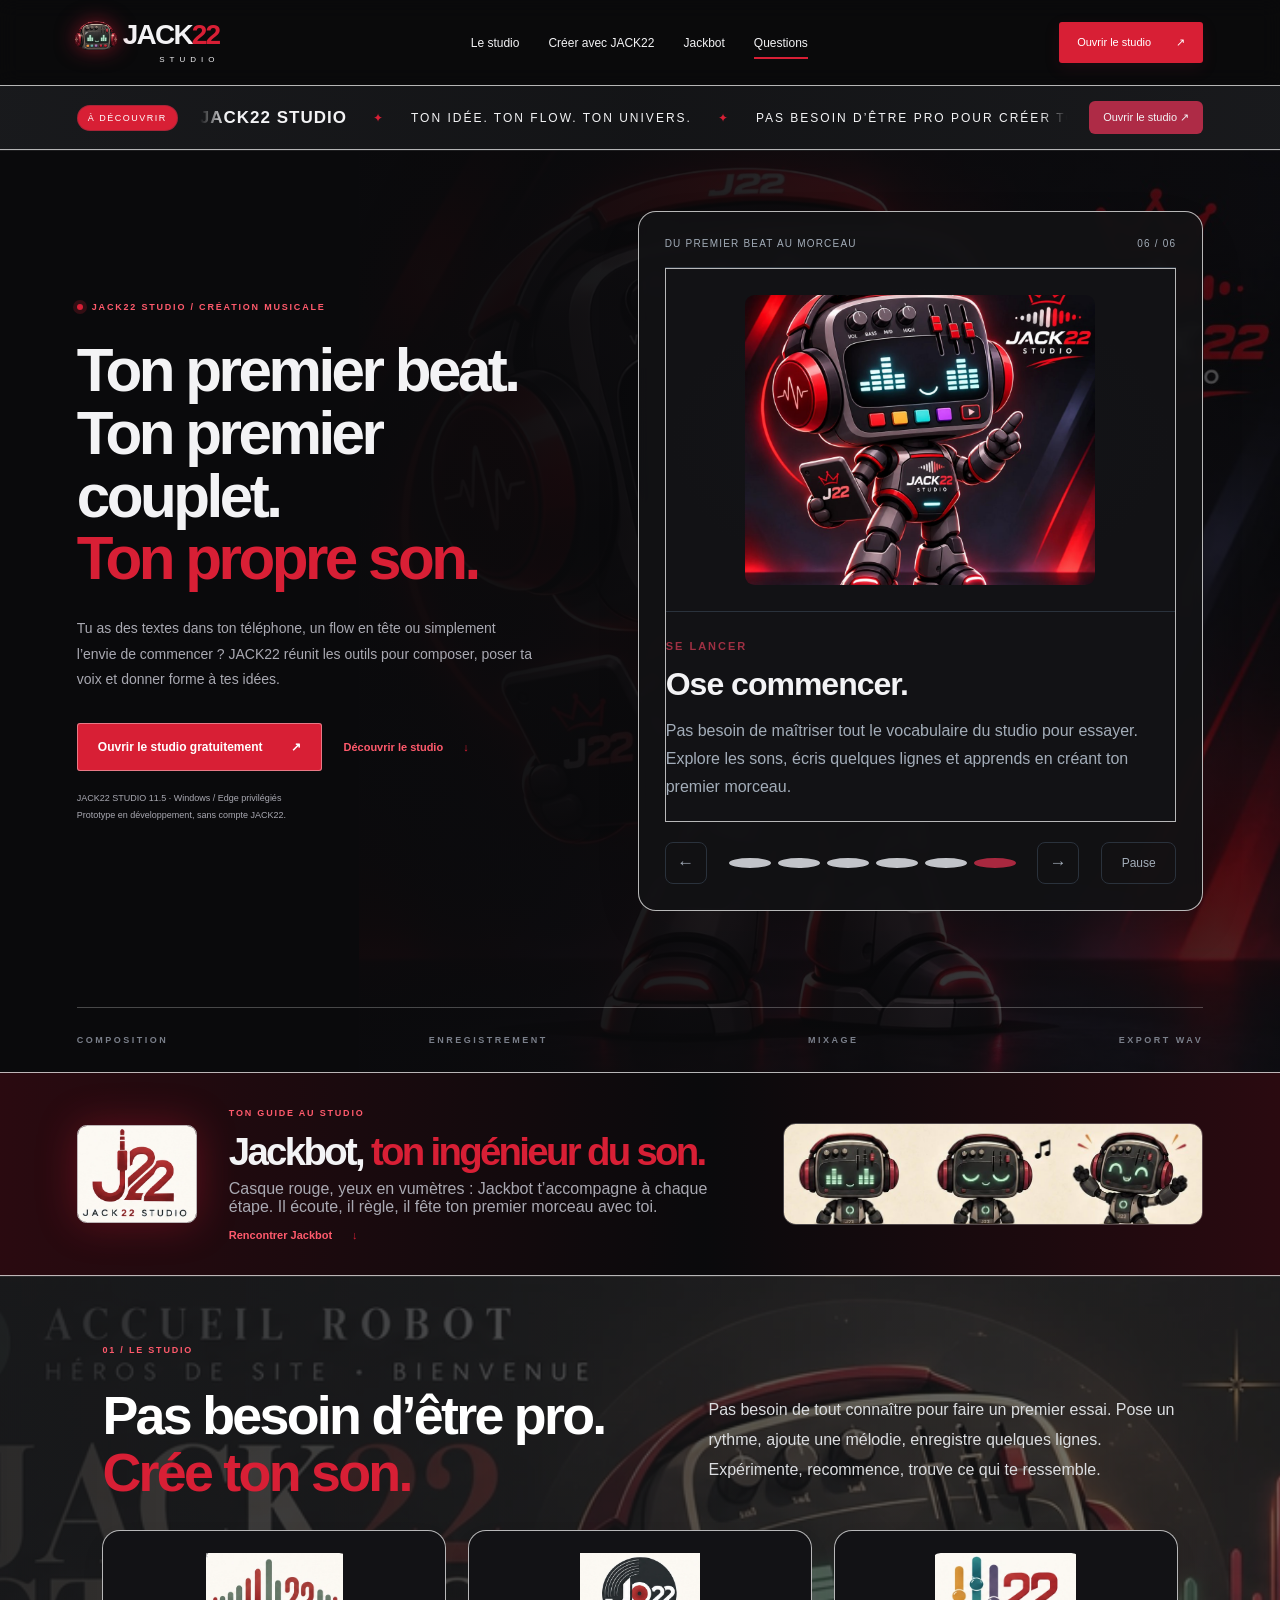
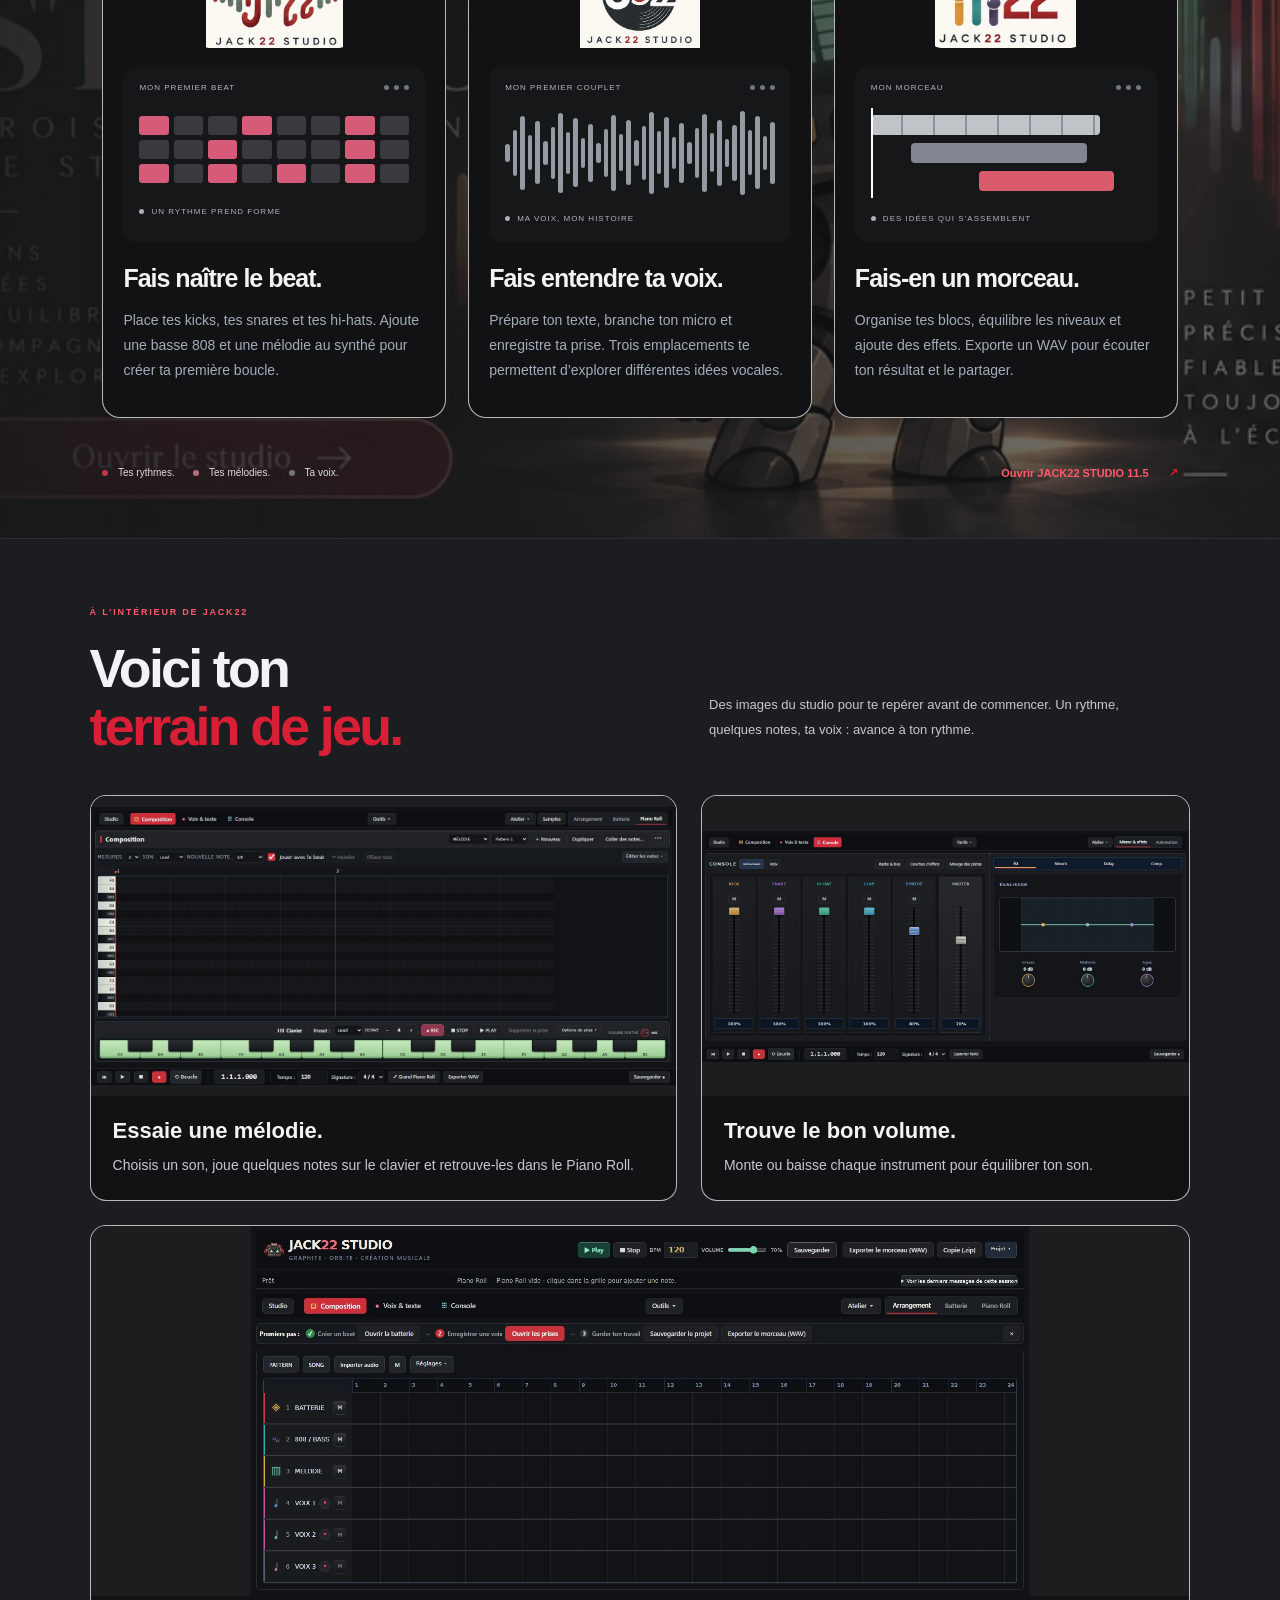
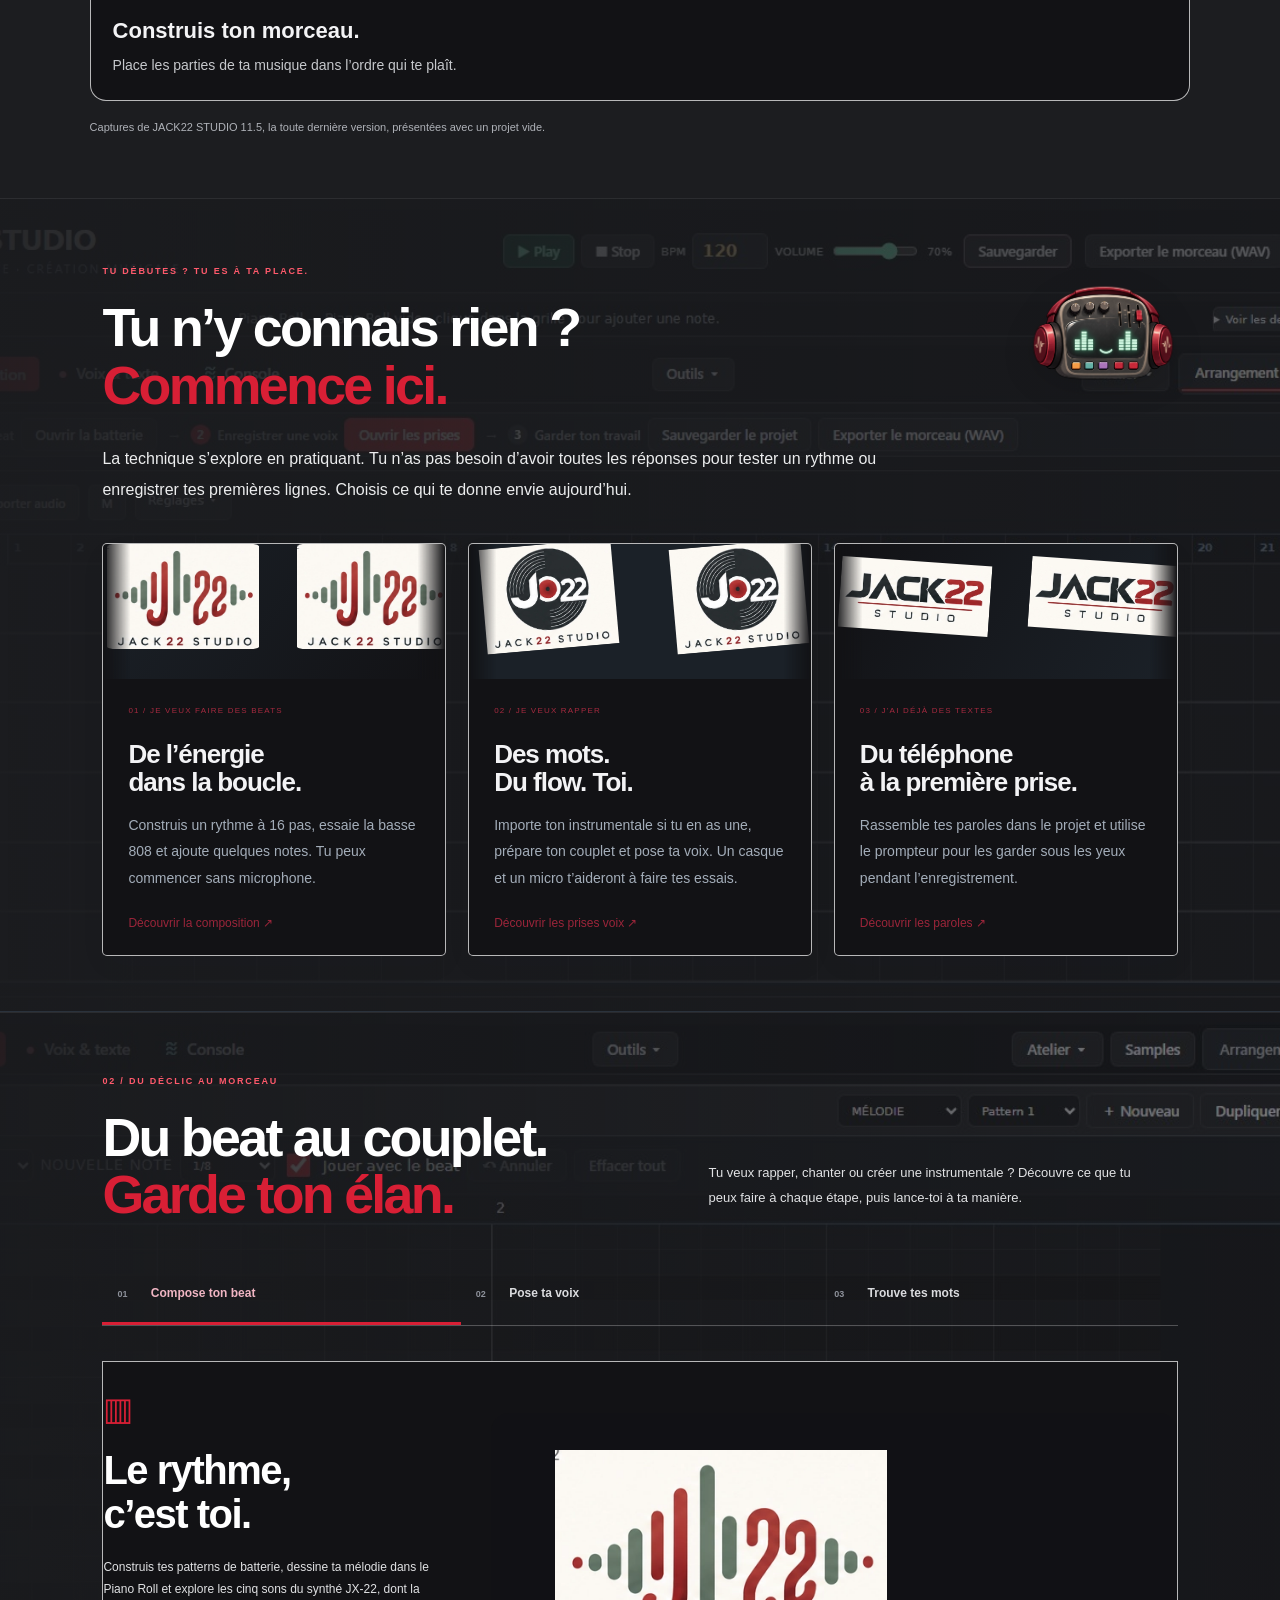
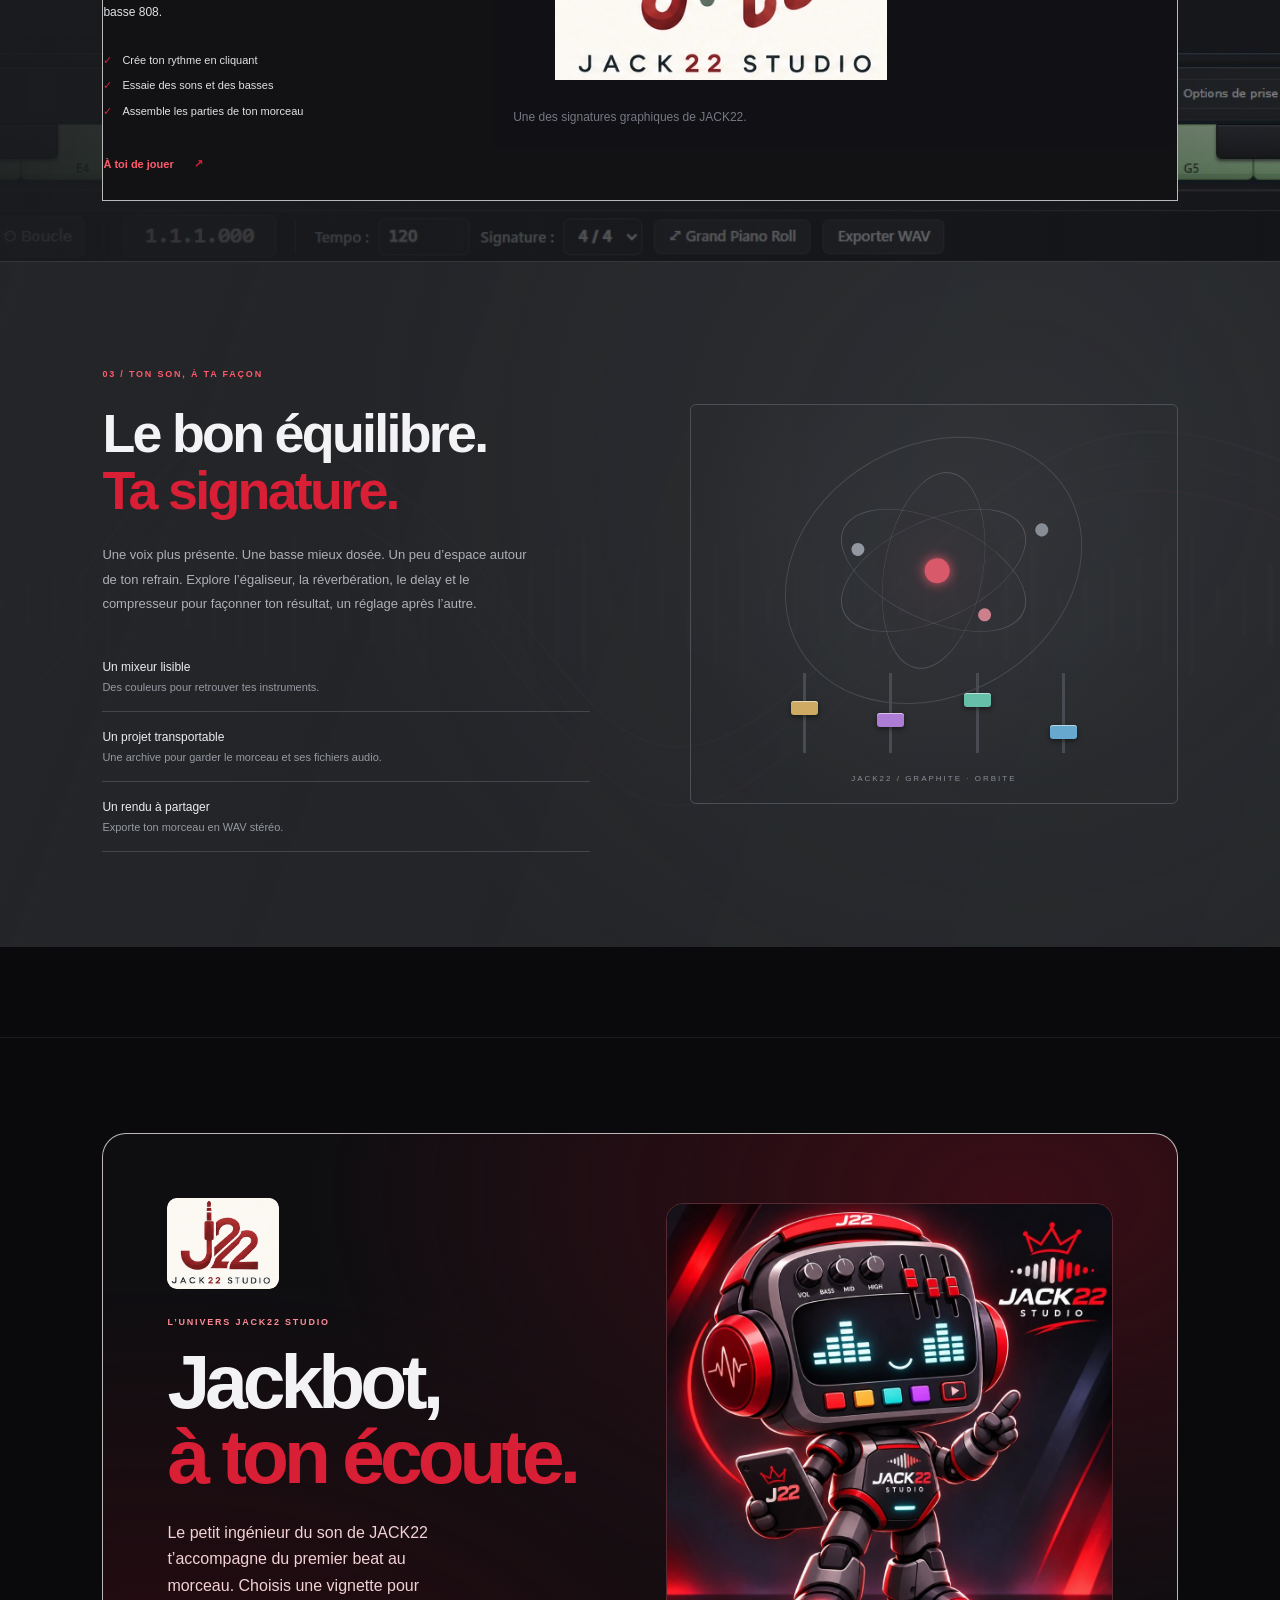
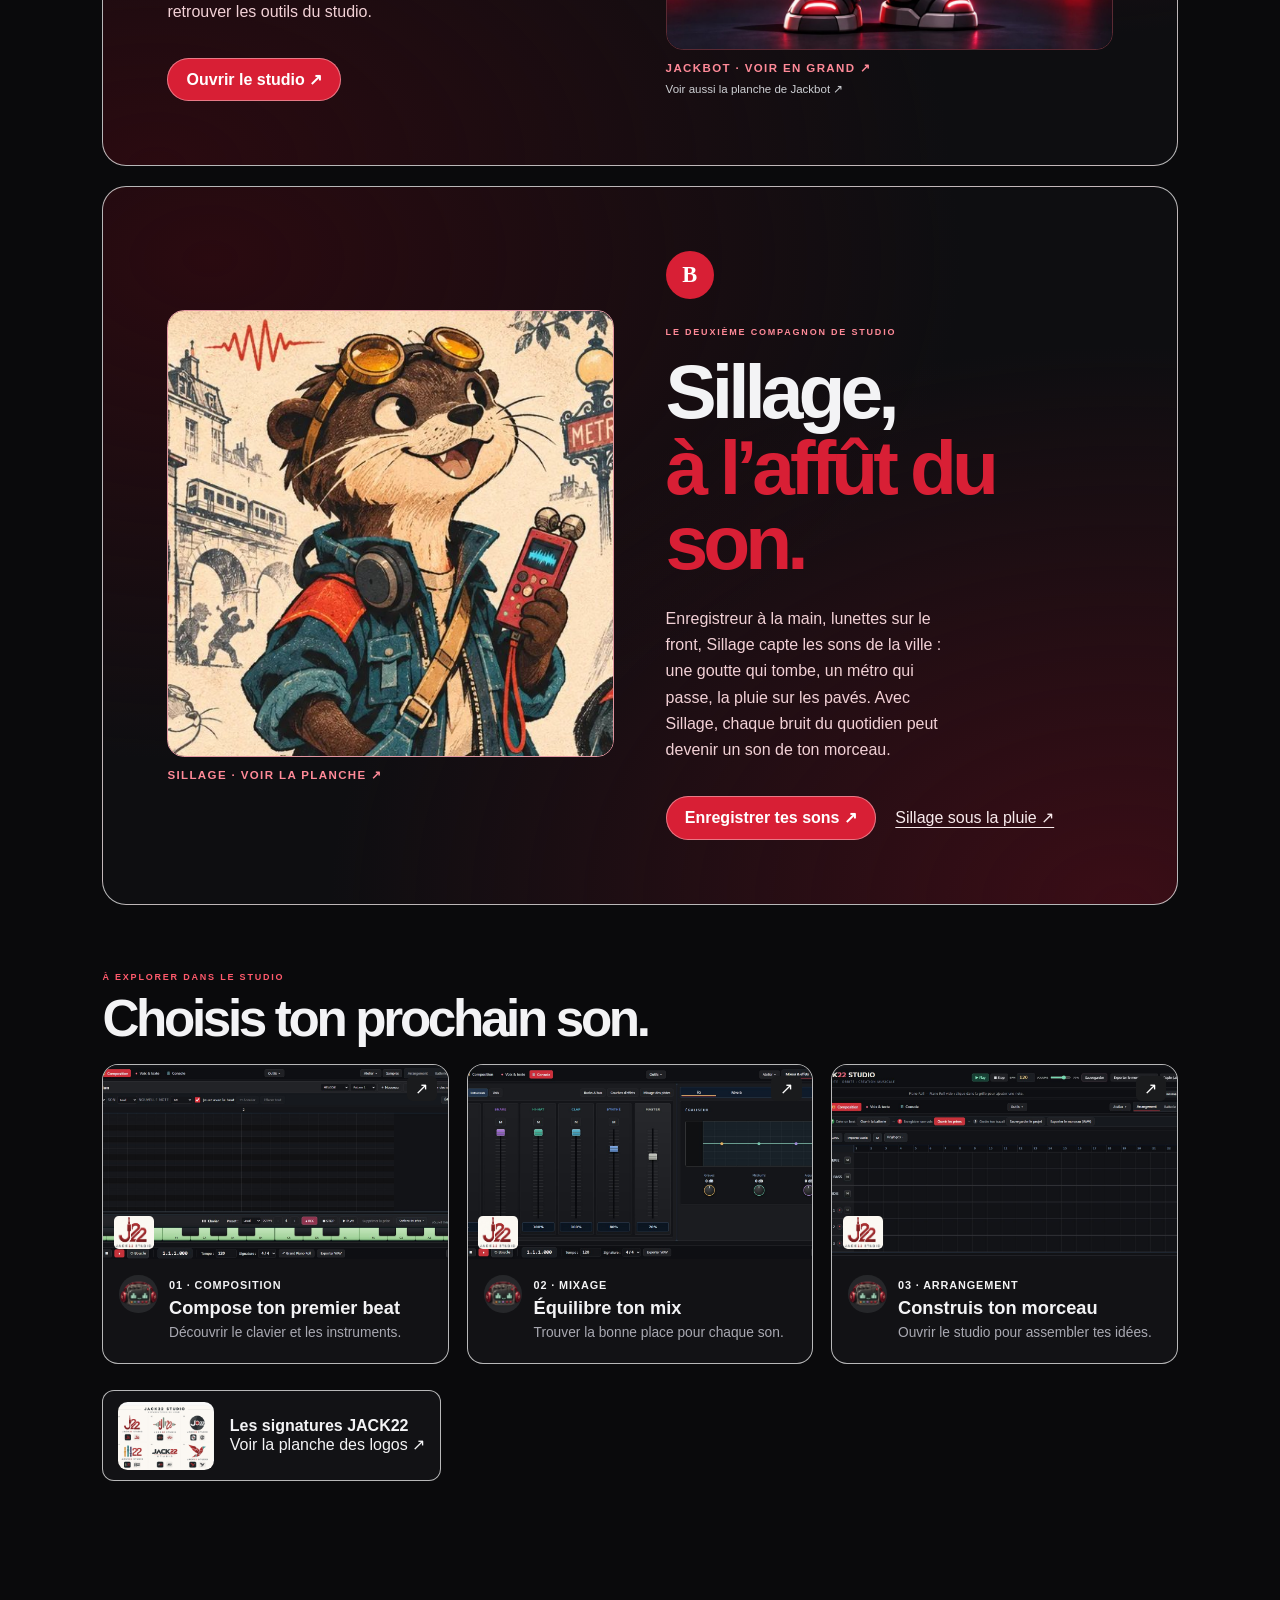
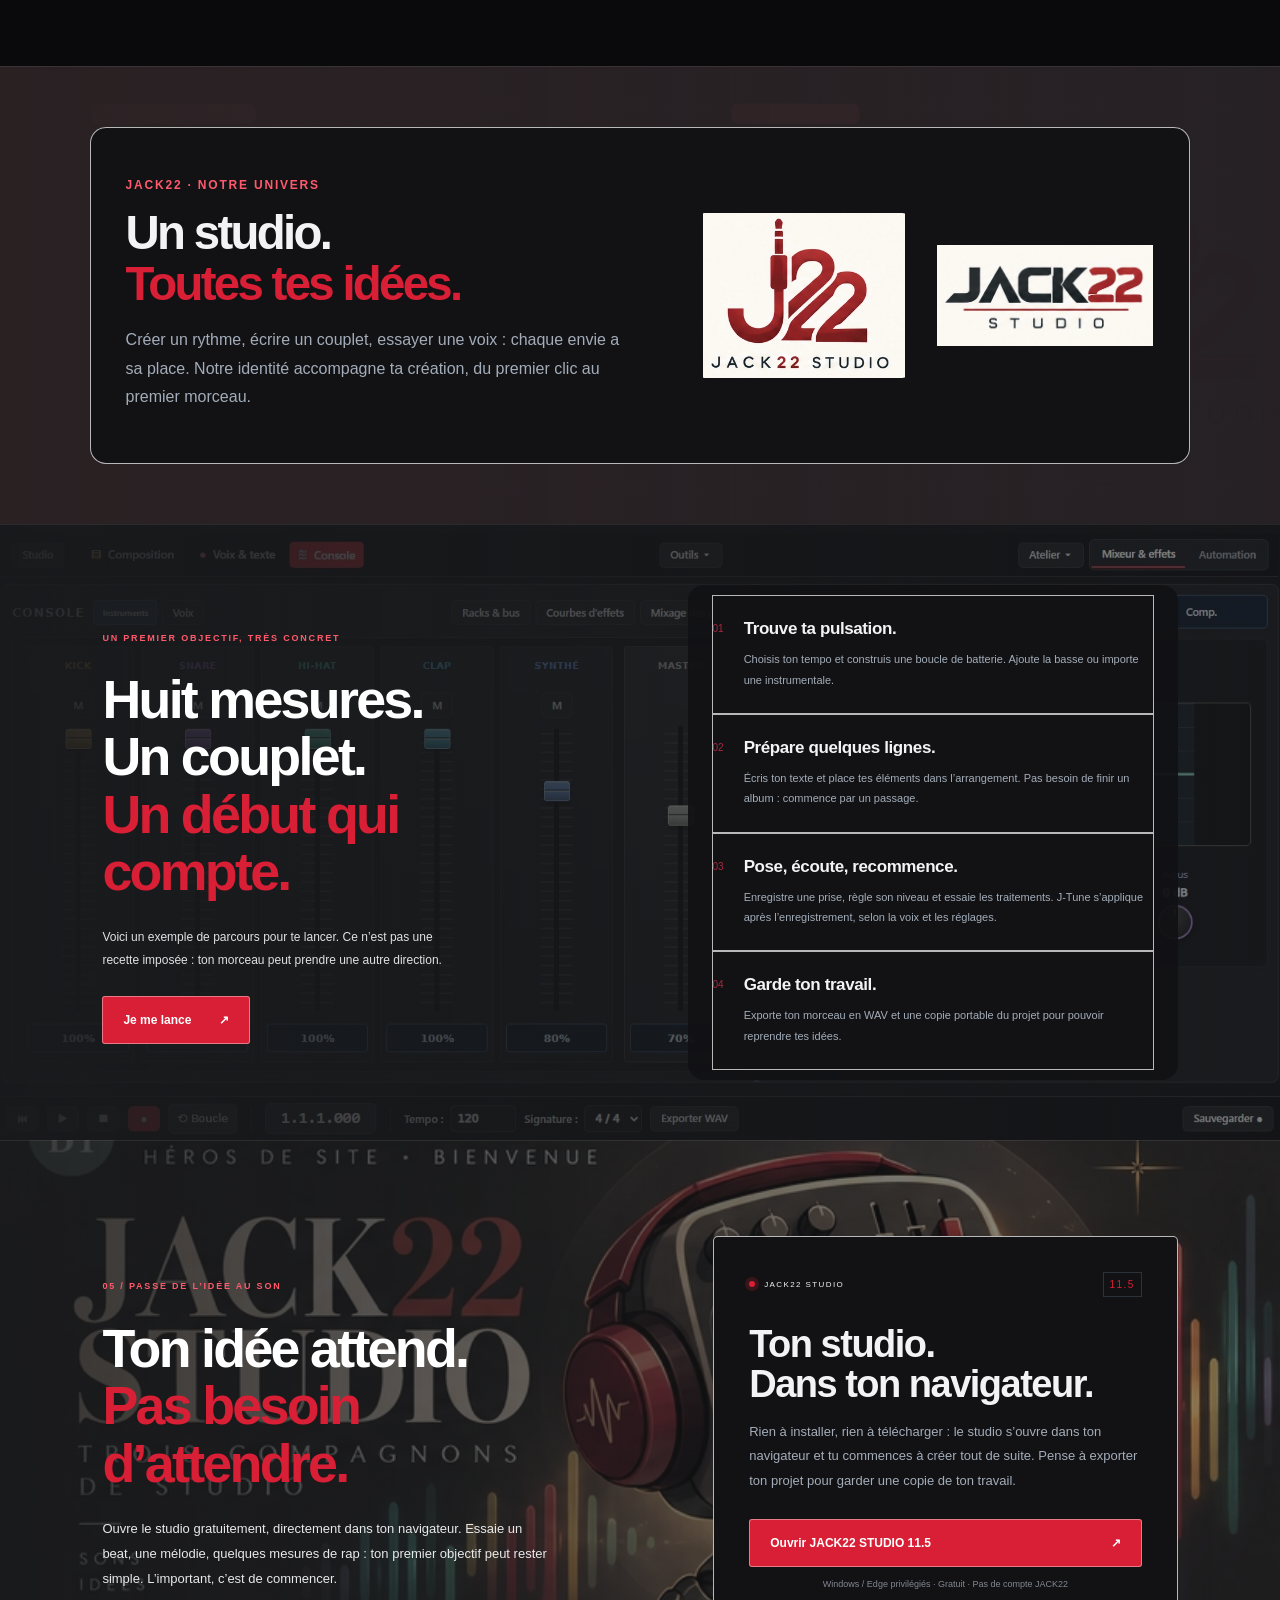
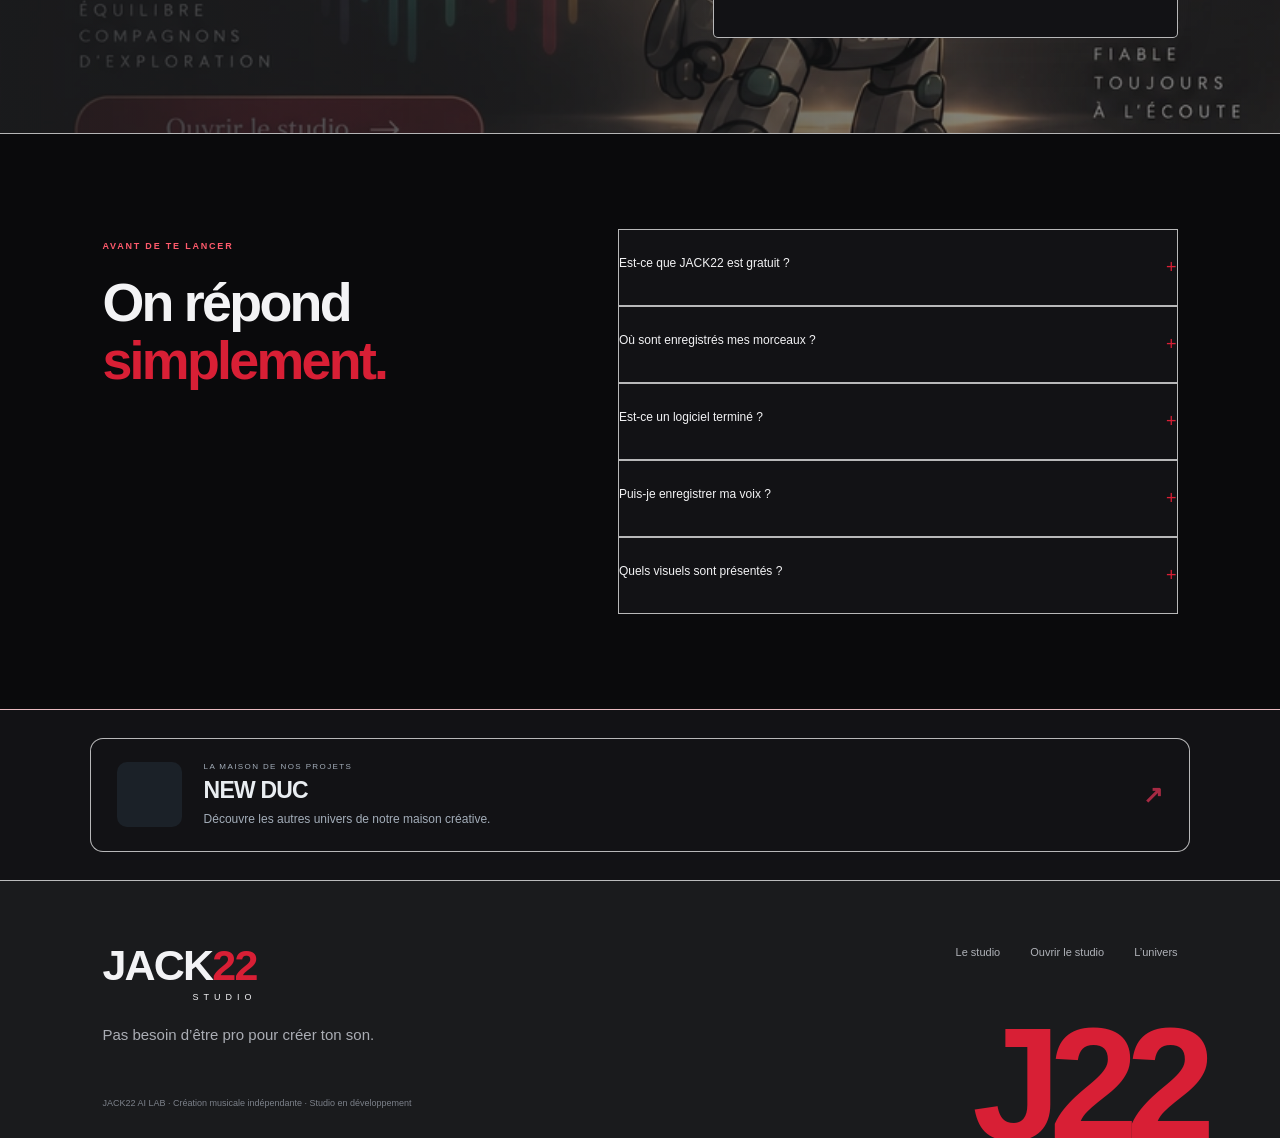
==== index.html @ 975aa3e9 "Jack World : premier envoi (corrections de l'audit, polices rétro par site)" ====
<!doctype html><html class="site-studio" lang="fr"><head><meta charset="utf-8"><meta name="viewport" content="width=device-width,initial-scale=1"><meta name="theme-color" content="#141615"><meta name="description" content="JACK22 STUDIO : compose tes beats, enregistre tes voix et donne forme à tes morceaux. Découvre un studio indépendant à l’univers sonore et visuel singulier."><title>JACK22 STUDIO — Ton idée. Ton son. Ton univers.</title><link rel="icon" href="favicon-32.png" sizes="32x32" type="image/png">
<link rel="icon" href="favicon.svg" type="image/svg+xml">
<link rel="apple-touch-icon" href="apple-touch-icon.png"><link rel="stylesheet" href="professional.css"><link rel="stylesheet" href="slideshow.css?v=7"><link rel="stylesheet" href="marketing.css?v=16"><meta name="robots" content="index,follow"><meta property="og:title" content="JACK22 STUDIO — Crée ton son gratuitement"><meta property="og:description" content="Pas besoin d’être pro pour créer ton son. Compose tes beats, écris tes textes et enregistre ta voix avec JACK22 STUDIO."><meta property="og:type" content="website"><meta property="og:image" content="assets/jackbot-banner.webp"><script type="application/ld+json">{"@context": "https://schema.org", "@type": "WebSite", "name": "JACK22 STUDIO", "alternateName": "Jack22 Studio", "inLanguage": "fr", "description": "Studio de création musicale gratuit pour composer des beats et enregistrer sa voix."}</script><link rel="stylesheet" href="jackbot-world.css?v=1"><link rel="stylesheet" href="jack22-noir-rouge.css"><style id="jw-logo-newduc">.newduc-monogram{flex:0 0 auto;width:65px;min-width:0!important;padding:5px!important;box-sizing:border-box;overflow:hidden}.newduc-monogram img{display:block;width:100%;height:auto}</style>
<link rel="stylesheet" href="../retro.css">
</head><body>
<a class="skip" href="#contenu">Aller au contenu</a>
<header class="top"><a href="#" class="wordmark" aria-label="JACK22 Studio, accueil"><img class="nav-jackbot" src="assets/jackbot.webp?v=7" alt="">JACK<span>22</span><small>STUDIO</small></a><nav aria-label="Navigation principale" id="navigation"><a href="#studio">Le studio</a><a href="#creation">Créer avec JACK22</a><a href="#jackbot">Jackbot</a><a href="#questions">Questions</a></nav><a class="nav-cta" href="studio/index.html" target="_blank" rel="noopener">Ouvrir le studio <span>↗</span></a><button class="menu-toggle" aria-label="Ouvrir la navigation" aria-expanded="false" aria-controls="navigation">☰</button></header>
<main id="contenu"><aside class="jack-promo" aria-label="Présentation promotionnelle JACK22"><span class="promo-tag">À DÉCOUVRIR</span><div class="promo-window"><div class="promo-track"><span><b>JACK22 STUDIO</b><i>✦</i> TON IDÉE. TON FLOW. TON UNIVERS.<i>✦</i> PAS BESOIN D’ÊTRE PRO POUR CRÉER TON SON.<i>✦</i></span><span><b>JACK22 STUDIO</b><i>✦</i> TON IDÉE. TON FLOW. TON UNIVERS.<i>✦</i> PAS BESOIN D’ÊTRE PRO POUR CRÉER TON SON.<i>✦</i></span></div></div><a href="studio/index.html" target="_blank" rel="noopener">Ouvrir le studio ↗</a></aside>
<section class="hero"><div class="hero-copy"><p class="eyebrow"><span class="live-dot"></span> JACK22 STUDIO / CRÉATION MUSICALE</p><h1>Ton premier beat.<br>Ton premier couplet.<br><em>Ton propre son.</em></h1><p class="intro">Tu as des textes dans ton téléphone, un flow en tête ou simplement l’envie de commencer ? JACK22 réunit les outils pour composer, poser ta voix et donner forme à tes idées.</p><div class="hero-actions"><a href="studio/index.html" class="btn red" target="_blank" rel="noopener">Ouvrir le studio gratuitement <span>↗</span></a><a href="#studio" class="text-link">Découvrir le studio <span>↓</span></a></div><p class="hero-note">JACK22 STUDIO 11.5 · Windows / Edge privilégiés<br>Prototype en développement, sans compte JACK22.</p></div><div class="hero-art brand-slideshow" role="region" aria-roledescription="diaporama" aria-label="Les signatures JACK22"><div class="slide-top"><span>DU PREMIER BEAT AU MORCEAU</span><span id="slide-count">01 / 06</span></div><div class="slide-stage" id="slide-stage" tabindex="0"><div class="slide-visual"><img id="slide-image" src="assets/logo-1.webp?v=7" alt="Monogramme rouge J22 de ta planche"></div><div class="slide-caption"><small id="slide-category">CRÉER</small><h2 id="slide-title">Commence par une idée.</h2><p id="slide-text">Une boucle, une basse, un flow : fais le premier pas avec JACK22.</p></div></div><div class="slide-controls"><button type="button" id="slide-prev" aria-label="Image précédente">←</button><div id="slide-dots" aria-label="Choisir une image"></div><button type="button" id="slide-next" aria-label="Image suivante">→</button><button type="button" id="slide-pause">Pause</button></div></div><div class="hero-footer"><span>COMPOSITION</span><span>ENREGISTREMENT</span><span>MIXAGE</span><span>EXPORT WAV</span></div></section>
<section class="jackbot-band" aria-labelledby="jackbot-band-title"><img class="jb-logo" src="assets/logo-1.webp" alt="Logo J22 de JACK22 STUDIO" width="355" height="290"><div class="jb-copy"><p class="eyebrow">TON GUIDE AU STUDIO</p><h2 id="jackbot-band-title">Jackbot, <em>ton ingénieur du son.</em></h2><p>Casque rouge, yeux en vumètres : Jackbot t’accompagne à chaque étape. Il écoute, il règle, il fête ton premier morceau avec toi.</p><a class="text-link" href="#jackbot">Rencontrer Jackbot <span>↓</span></a></div><img class="jb-moods" src="assets/jackbot-humeurs.jpg" alt="Jackbot dans trois humeurs : au repos, à l’écoute, en fête" loading="lazy" width="860" height="205"></section>
<section class="studio-section section" id="studio"><div class="section-heading"><p class="eyebrow">01 / LE STUDIO</p><h2>Pas besoin d’être pro.<br><em>Crée ton son.</em></h2><p>Pas besoin de tout connaître pour faire un premier essai. Pose un rythme, ajoute une mélodie, enregistre quelques lignes. Expérimente, recommence, trouve ce qui te ressemble.</p></div><div class="studio-pillars"><div class="studio-story"><div class="story-signature"><img src="assets/logo-2.webp?v=7" alt="Logo JACK22" loading="lazy"></div><div class="demo-ui" aria-hidden="true"><div class="demo-bar"><span>MON PREMIER BEAT</span><i></i><i></i><i></i></div><div class="demo-beats"><span style="--step:0;--row:0" class="hit"></span><span style="--step:1;--row:0" class=""></span><span style="--step:2;--row:0" class=""></span><span style="--step:3;--row:0" class="hit"></span><span style="--step:4;--row:0" class=""></span><span style="--step:5;--row:0" class=""></span><span style="--step:6;--row:0" class="hit"></span><span style="--step:7;--row:0" class=""></span><span style="--step:0;--row:1" class=""></span><span style="--step:1;--row:1" class=""></span><span style="--step:2;--row:1" class="hit"></span><span style="--step:3;--row:1" class=""></span><span style="--step:4;--row:1" class=""></span><span style="--step:5;--row:1" class=""></span><span style="--step:6;--row:1" class="hit"></span><span style="--step:7;--row:1" class=""></span><span style="--step:0;--row:2" class="hit"></span><span style="--step:1;--row:2" class=""></span><span style="--step:2;--row:2" class="hit"></span><span style="--step:3;--row:2" class=""></span><span style="--step:4;--row:2" class="hit"></span><span style="--step:5;--row:2" class=""></span><span style="--step:6;--row:2" class="hit"></span><span style="--step:7;--row:2" class=""></span></div><div class="demo-playing"><b></b> UN RYTHME PREND FORME</div></div><h3>Fais naître le beat.</h3><p>Place tes kicks, tes snares et tes hi-hats. Ajoute une basse 808 et une mélodie au synthé pour créer ta première boucle.</p></div><div class="studio-story"><div class="story-signature"><img src="assets/logo-3.webp?v=7" alt="Logo JACK22" loading="lazy"></div><div class="demo-ui" aria-hidden="true"><div class="demo-bar"><span>MON PREMIER COUPLET</span><i></i><i></i><i></i></div><div class="demo-wave"><i style="--h:20%;--delay:-0.0s"></i><i style="--h:51%;--delay:-0.09s"></i><i style="--h:82%;--delay:-0.18s"></i><i style="--h:39%;--delay:-0.27s"></i><i style="--h:70%;--delay:-0.36s"></i><i style="--h:27%;--delay:-0.44999999999999996s"></i><i style="--h:58%;--delay:-0.54s"></i><i style="--h:89%;--delay:-0.63s"></i><i style="--h:46%;--delay:-0.72s"></i><i style="--h:77%;--delay:-0.8099999999999999s"></i><i style="--h:34%;--delay:-0.8999999999999999s"></i><i style="--h:65%;--delay:-0.99s"></i><i style="--h:22%;--delay:-1.08s"></i><i style="--h:53%;--delay:-1.17s"></i><i style="--h:84%;--delay:-1.26s"></i><i style="--h:41%;--delay:-1.3499999999999999s"></i><i style="--h:72%;--delay:-1.44s"></i><i style="--h:29%;--delay:-1.53s"></i><i style="--h:60%;--delay:-1.6199999999999999s"></i><i style="--h:91%;--delay:-1.71s"></i><i style="--h:48%;--delay:-1.7999999999999998s"></i><i style="--h:79%;--delay:-1.89s"></i><i style="--h:36%;--delay:-1.98s"></i><i style="--h:67%;--delay:-2.07s"></i><i style="--h:24%;--delay:-2.16s"></i><i style="--h:55%;--delay:-2.25s"></i><i style="--h:86%;--delay:-2.34s"></i><i style="--h:43%;--delay:-2.4299999999999997s"></i><i style="--h:74%;--delay:-2.52s"></i><i style="--h:31%;--delay:-2.61s"></i><i style="--h:62%;--delay:-2.6999999999999997s"></i><i style="--h:93%;--delay:-2.79s"></i><i style="--h:50%;--delay:-2.88s"></i><i style="--h:81%;--delay:-2.9699999999999998s"></i><i style="--h:38%;--delay:-3.06s"></i><i style="--h:69%;--delay:-3.15s"></i></div><div class="demo-playing"><b></b> MA VOIX, MON HISTOIRE</div></div><h3>Fais entendre ta voix.</h3><p>Prépare ton texte, branche ton micro et enregistre ta prise. Trois emplacements te permettent d’explorer différentes idées vocales.</p></div><div class="studio-story"><div class="story-signature"><img src="assets/logo-4.webp?v=7" alt="Logo JACK22" loading="lazy"></div><div class="demo-ui" aria-hidden="true"><div class="demo-bar"><span>MON MORCEAU</span><i></i><i></i><i></i></div><div class="demo-arrange"><span></span><span></span><span></span><i></i></div><div class="demo-playing"><b></b> DES IDÉES QUI S’ASSEMBLENT</div></div><h3>Fais-en un morceau.</h3><p>Organise tes blocs, équilibre les niveaux et ajoute des effets. Exporte un WAV pour écouter ton résultat et le partager.</p></div></div><div class="studio-foot"><p><span class="swatch gold"></span> Tes rythmes. <span class="swatch violet"></span> Tes mélodies. <span class="swatch mint"></span> Ta voix.</p><a href="studio/index.html" class="text-link">Ouvrir JACK22 STUDIO 11.5 <span>↗</span></a></div></section>
<section class="real-studio section" id="voir-studio"><div class="section-heading"><p class="eyebrow">À L’INTÉRIEUR DE JACK22</p><h2>Voici ton<br><em>terrain de jeu.</em></h2><p>Des images du studio pour te repérer avant de commencer. Un rythme, quelques notes, ta voix : avance à ton rythme.</p></div><div class="real-studio-grid"><figure><img src="assets/studio-115-piano-roll.jpg" alt="Le Piano Roll de JACK22 STUDIO 11.5 avec sa grille de notes et son clavier vert" loading="lazy"><figcaption><b>Essaie une mélodie.</b><span>Choisis un son, joue quelques notes sur le clavier et retrouve-les dans le Piano Roll.</span></figcaption></figure><figure><img src="assets/studio-115-console.jpg" alt="La console de mixage de JACK22 STUDIO 11.5 avec ses curseurs colorés et son égaliseur" loading="lazy"><figcaption><b>Trouve le bon volume.</b><span>Monte ou baisse chaque instrument pour équilibrer ton son.</span></figcaption></figure><figure class="real-wide"><img src="assets/studio-115-arrangement.jpg" alt="L’arrangement de JACK22 STUDIO 11.5 : batterie, 808, mélodie et trois pistes voix" loading="lazy"><figcaption><b>Construis ton morceau.</b><span>Place les parties de ta musique dans l’ordre qui te plaît.</span></figcaption></figure></div><p class="real-note">Captures de JACK22 STUDIO 11.5, la toute dernière version, présentées avec un projet vide.</p></section><section class="beginner-section section" id="debuter"><div class="beginner-heading"><div><p class="eyebrow">TU DÉBUTES ? TU ES À TA PLACE.</p><h2>Tu n’y connais rien ?<br><em>Commence ici.</em></h2></div><img src="assets/jackbot.webp?v=7" alt="Jackbot, le compagnon de studio JACK22" loading="lazy"></div><p class="beginner-intro">La technique s’explore en pratiquant. Tu n’as pas besoin d’avoir toutes les réponses pour tester un rythme ou enregistrer tes premières lignes. Choisis ce qui te donne envie aujourd’hui.</p><div class="beginner-paths"><a href="#creation" data-start="composer"><div class="path-panorama" aria-hidden="true"><div class="path-panorama-track"><img class="path-brand" src="assets/logo-2.webp?v=7" alt="" loading="lazy"><img class="path-brand" src="assets/logo-2.webp?v=7" alt="" loading="lazy"><img class="path-brand" src="assets/logo-2.webp?v=7" alt="" loading="lazy"><img class="path-brand" src="assets/logo-2.webp?v=7" alt="" loading="lazy"></div></div><span>01 / JE VEUX FAIRE DES BEATS</span><h3>De l’énergie<br>dans la boucle.</h3><p>Construis un rythme à 16 pas, essaie la basse 808 et ajoute quelques notes. Tu peux commencer sans microphone.</p><b>Découvrir la composition ↗</b></a><a href="#creation" data-start="voix"><div class="path-panorama" aria-hidden="true"><div class="path-panorama-track"><img class="path-brand" src="assets/logo-3.webp?v=7" alt="" loading="lazy"><img class="path-brand" src="assets/logo-3.webp?v=7" alt="" loading="lazy"><img class="path-brand" src="assets/logo-3.webp?v=7" alt="" loading="lazy"><img class="path-brand" src="assets/logo-3.webp?v=7" alt="" loading="lazy"></div></div><span>02 / JE VEUX RAPPER</span><h3>Des mots.<br>Du flow. Toi.</h3><p>Importe ton instrumentale si tu en as une, prépare ton couplet et pose ta voix. Un casque et un micro t’aideront à faire tes essais.</p><b>Découvrir les prises voix ↗</b></a><a href="#creation" data-start="paroles"><div class="path-panorama" aria-hidden="true"><div class="path-panorama-track"><img class="path-brand" src="assets/logo-5.webp?v=7" alt="" loading="lazy"><img class="path-brand" src="assets/logo-5.webp?v=7" alt="" loading="lazy"><img class="path-brand" src="assets/logo-5.webp?v=7" alt="" loading="lazy"><img class="path-brand" src="assets/logo-5.webp?v=7" alt="" loading="lazy"></div></div><span>03 / J’AI DÉJÀ DES TEXTES</span><h3>Du téléphone<br>à la première prise.</h3><p>Rassemble tes paroles dans le projet et utilise le prompteur pour les garder sous les yeux pendant l’enregistrement.</p><b>Découvrir les paroles ↗</b></a></div></section><section class="creation section" id="creation"><div class="section-heading"><p class="eyebrow">02 / DU DÉCLIC AU MORCEAU</p><h2>Du beat au couplet.<br><em>Garde ton élan.</em></h2><p>Tu veux rapper, chanter ou créer une instrumentale ? Découvre ce que tu peux faire à chaque étape, puis lance-toi à ta manière.</p></div><div class="tabs" role="tablist" aria-label="Découvrir les espaces de création"><button id="tab-composer" role="tab" aria-selected="true" aria-controls="creation-panel" data-feature="composer"><span>01</span> Compose ton beat</button><button id="tab-voix" role="tab" aria-selected="false" aria-controls="creation-panel" data-feature="voix" tabindex="-1"><span>02</span> Pose ta voix</button><button id="tab-paroles" role="tab" aria-selected="false" aria-controls="creation-panel" data-feature="paroles" tabindex="-1"><span>03</span> Trouve tes mots</button></div><div class="feature-panel" id="creation-panel" role="tabpanel" aria-labelledby="tab-composer"><div class="feature-text"><span class="feature-icon" id="feature-icon" aria-hidden="true">▥</span><h3 id="feature-title">Le rythme,<br>c’est toi.</h3><p id="feature-description">Construis tes patterns de batterie, dessine ta mélodie dans le Piano Roll et explore les cinq sons du synthé JX-22, dont la basse 808.</p><ul id="feature-list"><li>Crée ton rythme en cliquant</li><li>Essaie des sons et des basses</li><li>Assemble les parties de ton morceau</li></ul><a href="#telecharger" class="text-link">À toi de jouer <span>↗</span></a></div><figure><img id="feature-image" src="assets/logo-2.webp?v=7" alt="Logo JACK22 à onde sonore de ta planche" loading="lazy"><figcaption id="feature-caption">Une des signatures graphiques de JACK22.</figcaption></figure></div></section>
<section class="mix-section section" id="mixage"><div class="mix-copy"><p class="eyebrow">03 / TON SON, À TA FAÇON</p><h2>Le bon équilibre.<br><em>Ta signature.</em></h2><p>Une voix plus présente. Une basse mieux dosée. Un peu d’espace autour de ton refrain. Explore l’égaliseur, la réverbération, le delay et le compresseur pour façonner ton résultat, un réglage après l’autre.</p><div class="mix-details"><div><strong>Un mixeur lisible</strong><span>Des couleurs pour retrouver tes instruments.</span></div><div><strong>Un projet transportable</strong><span>Une archive pour garder le morceau et ses fichiers audio.</span></div><div><strong>Un rendu à partager</strong><span>Exporte ton morceau en WAV stéréo.</span></div></div></div><div class="mix-art"><div class="orbit-graphic" aria-hidden="true"><div class="ring r1"></div><div class="ring r2"></div><div class="ring r3"></div><span class="planet p1"></span><span class="planet p2"></span><span class="planet p3"></span><span class="sun"></span></div><div class="mix-sliders" aria-hidden="true"><span style="--c:#cfaa63;--y:35%"></span><span style="--c:#ad7dd5;--y:50%"></span><span style="--c:#65bfa9;--y:25%"></span><span style="--c:#67a8cf;--y:65%"></span></div><span class="mix-label">JACK22 / GRAPHITE · ORBITE</span></div></section>

<section class="j22-world section" id="jackbot" aria-labelledby="jackbot-title">
  <div class="j22-world-stage">
    <div class="j22-world-copy">
      <span class="j22-world-mark"><img src="assets/logo-1.webp" alt="Monogramme JACK22 STUDIO"></span>
      <p class="eyebrow">L’UNIVERS JACK22 STUDIO</p>
      <h2 id="jackbot-title">Jackbot,<br><em>à ton écoute.</em></h2>
      <p>Le petit ingénieur du son de JACK22 t’accompagne du premier beat au morceau. Choisis une vignette pour retrouver les outils du studio.</p>
      <a class="j22-world-link" href="studio/index.html">Ouvrir le studio ↗</a>
    </div>
    <figure class="j22-world-portrait">
      <a href="assets/jackbot-3d.jpg"><span class="j22-world-crop jackbot-3d"><img src="assets/jackbot-3d.jpg" alt="Jackbot en 3D : robot au casque rouge, yeux en vumètres, le logo JACK22 STUDIO sur le torse, un téléphone J22 à la main, qui pointe du doigt" loading="lazy" width="1000" height="1000"></span><span class="j22-world-caption">JACKBOT · VOIR EN GRAND ↗</span></a><a class="jackbot-planche-link" href="assets/jackbot-planche.png">Voir aussi la planche de Jackbot ↗</a>
    </figure>
  </div>
  <div class="j22-world-stage sillage-stage" id="sillage" aria-labelledby="sillage-title">
    <figure class="j22-world-portrait">
      <a href="assets/sillage-planche.jpg"><span class="sillage-crop"><img src="assets/sillage-portrait.jpg" alt="Sillage, une loutre en veste en jean, lunettes d’aviateur sur le front, un enregistreur rouge à la main" loading="lazy" width="600" height="600"></span><span class="j22-world-caption">SILLAGE · VOIR LA PLANCHE ↗</span></a>
    </figure>
    <div class="j22-world-copy">
      <span class="sillage-badge" aria-hidden="true">B</span>
      <p class="eyebrow">LE DEUXIÈME COMPAGNON DE STUDIO</p>
      <h2 id="sillage-title">Sillage,<br><em>à l’affût du son.</em></h2>
      <p>Enregistreur à la main, lunettes sur le front, Sillage capte les sons de la ville : une goutte qui tombe, un métro qui passe, la pluie sur les pavés. Avec Sillage, chaque bruit du quotidien peut devenir un son de ton morceau.</p>
      <div class="sillage-links"><a class="j22-world-link" href="#creation">Enregistrer tes sons ↗</a><a class="sillage-more" href="assets/sillage-scene.jpg">Sillage sous la pluie ↗</a></div>
    </div>
  </div>
  <div class="j22-video-heading"><p class="eyebrow">À EXPLORER DANS LE STUDIO</p><h2>Choisis ton prochain son.</h2></div>
  <div class="j22-video-grid">
  <a class="j22-video-card" href="#voir-studio">
    <div class="j22-video-image"><img src="assets/studio-115-piano-roll.jpg" alt="" loading="lazy"><span class="j22-video-arrow" aria-hidden="true">↗</span><img class="j22-video-sign" src="assets/logo-1.webp" alt="" loading="lazy"></div>
    <div class="j22-video-copy"><img src="assets/jackbot.webp" alt="" loading="lazy"><div><small>01 · COMPOSITION</small><h3>Compose ton premier beat</h3><p>Découvrir le clavier et les instruments.</p></div></div>
  </a>
  <a class="j22-video-card" href="#mixage">
    <div class="j22-video-image"><img src="assets/studio-115-console.jpg" alt="" loading="lazy"><span class="j22-video-arrow" aria-hidden="true">↗</span><img class="j22-video-sign" src="assets/logo-1.webp" alt="" loading="lazy"></div>
    <div class="j22-video-copy"><img src="assets/jackbot.webp" alt="" loading="lazy"><div><small>02 · MIXAGE</small><h3>Équilibre ton mix</h3><p>Trouver la bonne place pour chaque son.</p></div></div>
  </a>
  <a class="j22-video-card" href="studio/index.html">
    <div class="j22-video-image"><img src="assets/studio-115-arrangement.jpg" alt="" loading="lazy"><span class="j22-video-arrow" aria-hidden="true">↗</span><img class="j22-video-sign" src="assets/logo-1.webp" alt="" loading="lazy"></div>
    <div class="j22-video-copy"><img src="assets/jackbot.webp" alt="" loading="lazy"><div><small>03 · ARRANGEMENT</small><h3>Construis ton morceau</h3><p>Ouvrir le studio pour assembler tes idées.</p></div></div>
  </a></div>
  <a class="j22-logo-sheet" href="assets/jack22-planche-logos.png"><img src="assets/jack22-planche-logos.png" alt="" loading="lazy"><span><strong>Les signatures JACK22</strong><br>Voir la planche des logos ↗</span></a>
</section>
<section class="universe section" id="univers"><div class="identity-strip"><div><p class="eyebrow">JACK22 · NOTRE UNIVERS</p><h2>Un studio.<br><em>Toutes tes idées.</em></h2><p>Créer un rythme, écrire un couplet, essayer une voix : chaque envie a sa place. Notre identité accompagne ta création, du premier clic au premier morceau.</p></div><div class="identity-signatures"><img src="assets/logo-1.webp?v=7" alt="Signature JACK22 1" loading="lazy"><img src="assets/logo-5.webp?v=7" alt="Signature JACK22 5" loading="lazy"></div></div></section>
<section class="first-track section"><div><p class="eyebrow">UN PREMIER OBJECTIF, TRÈS CONCRET</p><h2>Huit mesures.<br>Un couplet.<br><em>Un début qui compte.</em></h2><p>Voici un exemple de parcours pour te lancer. Ce n’est pas une recette imposée : ton morceau peut prendre une autre direction.</p><a class="btn red" href="#telecharger">Je me lance <span>↗</span></a></div><ol><li><span>01</span><div><h3>Trouve ta pulsation.</h3><p>Choisis ton tempo et construis une boucle de batterie. Ajoute la basse ou importe une instrumentale.</p></div></li><li><span>02</span><div><h3>Prépare quelques lignes.</h3><p>Écris ton texte et place tes éléments dans l’arrangement. Pas besoin de finir un album : commence par un passage.</p></div></li><li><span>03</span><div><h3>Pose, écoute, recommence.</h3><p>Enregistre une prise, règle son niveau et essaie les traitements. J-Tune s’applique après l’enregistrement, selon la voix et les réglages.</p></div></li><li><span>04</span><div><h3>Garde ton travail.</h3><p>Exporte ton morceau en WAV et une copie portable du projet pour pouvoir reprendre tes idées.</p></div></li></ol></section><section class="download-section section" id="telecharger"><div><p class="eyebrow">05 / PASSE DE L’IDÉE AU SON</p><h2>Ton idée attend.<br><em>Pas besoin d’attendre.</em></h2><p>Ouvre le studio gratuitement, directement dans ton navigateur. Essaie un beat, une mélodie, quelques mesures de rap : ton premier objectif peut rester simple. L’important, c’est de commencer.</p></div><div class="download-box"><div class="release-label"><span class="live-dot"></span> JACK22 STUDIO <span>11.5</span></div><h3>Ton studio.<br>Dans ton navigateur.</h3><p>Rien à installer, rien à télécharger : le studio s’ouvre dans ton navigateur et tu commences à créer tout de suite. Pense à exporter ton projet pour garder une copie de ton travail.</p><a class="btn red full" href="studio/index.html" target="_blank" rel="noopener">Ouvrir JACK22 STUDIO 11.5 <span>↗</span></a><p class="download-small">Windows / Edge privilégiés · Gratuit · Pas de compte JACK22</p></div></section>
<section class="faq section" id="questions"><div><p class="eyebrow">AVANT DE TE LANCER</p><h2>On répond<br><em>simplement.</em></h2></div><div class="faq-list"><details><summary>Est-ce que JACK22 est gratuit ? <span>+</span></summary><p>Oui, les versions proposées ici sont gratuites. Le projet explore à terme des packs de sons et de presets payants ; aucune boutique ni offre payante n’est ouverte sur cette page.</p></details><details><summary>Où sont enregistrés mes morceaux ? <span>+</span></summary><p>La sauvegarde du studio utilise le stockage de ton navigateur. Elle peut disparaître si tu effaces ses données. Utilise « Exporter projet » pour conserver une archive sur ton ordinateur, et garde tes fichiers audio d’origine.</p></details><details><summary>Est-ce un logiciel terminé ? <span>+</span></summary><p>JACK22 est un prototype fonctionnel en développement. Certaines fonctions ont été testées automatiquement dans Chromium. Cela ne remplace pas des essais d’écoute, de micro et de stabilité sur ton ordinateur.</p></details><details><summary>Puis-je enregistrer ma voix ? <span>+</span></summary><p>Le studio prévoit trois prises voix, avec autorisation du microphone. Un casque est conseillé pour éviter que le micro réenregistre le beat. La latence dépend de ton matériel ; un outil de mesure est présent dans le studio.</p></details><details><summary>Quels visuels sont présentés ? <span>+</span></summary><p>Nos logos et Jackbot accompagnent la présentation des possibilités de JACK22. Ils font partie de notre identité ; les illustrations de marque ne sont pas des captures du logiciel.</p></details></div></section>
<aside class="newduc-link" aria-label="Découvrir NEW DUC"><a href="../newduc/" target="_blank" rel="noopener"><span class="newduc-monogram" aria-hidden="true"><img src="../newduc/assets/nd/nd-sillage.png" alt=""></span><span><small>LA MAISON DE NOS PROJETS</small><strong>NEW DUC</strong><span>Découvre les autres univers de notre maison créative.</span></span><b aria-hidden="true">↗</b></a></aside></main><footer><a href="#" class="wordmark">JACK<span>22</span><small>STUDIO</small></a><p>Pas besoin d’être pro pour créer ton son.</p><div><a href="#studio">Le studio</a><a href="#telecharger">Ouvrir le studio</a><a href="#univers">L’univers</a></div><small>JACK22 AI LAB · Création musicale indépendante · Studio en développement</small><span class="footer-mark" aria-hidden="true">J22</span></footer>
<dialog id="lightbox"><button id="lightbox-close" aria-label="Fermer l’image">Fermer ×</button><img id="lightbox-image" alt=""><p id="lightbox-caption"></p></dialog><a href="#" class="back-top" aria-label="Revenir en haut">↑</a><script src="app.js?v=7"></script><script src="presentation.js"></script><script src="slideshow.js?v=7"></script><script src="marketing.js"></script></body></html>
---- professional.css ----
:root{--paper:#f9ebed;--ink:#1f2023;--muted:#686b71;--red:#ac263d;--line:#d6d7da;--dark:#1a1b1d;--sage:#93979f}*{box-sizing:border-box}html{scroll-behavior:smooth;scroll-padding-top:95px}body{margin:0;background:var(--paper);color:var(--ink);font-family:Arial,Helvetica,sans-serif;-webkit-font-smoothing:antialiased}button,input{font:inherit}a{color:inherit;text-decoration:none}img{display:block;max-width:100%}button{cursor:pointer}a:focus-visible,button:focus-visible,summary:focus-visible{outline:3px solid #ad3049;outline-offset:5px}.skip{position:fixed;top:-70px;left:20px;padding:15px;background:#151a20;z-index:100}.skip:focus{top:10px}.top{height:86px;display:flex;align-items:center;justify-content:space-between;padding:0 6%;gap:25px;border-bottom:1px solid var(--line);background:#f9ebedf5;position:sticky;top:0;z-index:30;backdrop-filter:blur(10px)}.wordmark{font-weight:900;font-size:28px;line-height:.9;letter-spacing:-1.8px;position:relative;white-space:nowrap}.wordmark>span{color:var(--red)}.wordmark small{display:block;font-weight:500;font-size:8px;letter-spacing:5px;text-align:right;margin-top:8px}.nav-jackbot{position:absolute;width:32px;height:40px;object-fit:contain;left:-40px;top:-5px}.top .wordmark{margin-left:35px}.top nav{display:flex;gap:29px;font-size:12px;font-weight:500}.top nav a{padding:12px 0;position:relative}.top nav a:hover{color:var(--red)}.top nav a.active:after{content:'';position:absolute;left:0;right:0;height:2px;bottom:3px;background:var(--red)}.nav-cta{background:var(--ink);color:#fff;padding:14px 18px;font-size:11px;border-radius:3px}.nav-cta span{margin-left:22px}.menu-toggle{display:none;border:1px solid var(--line);background:transparent;color:var(--ink);padding:8px}.hero{padding:78px 6% 0;display:grid;grid-template-columns:.85fr 1.3fr;gap:30px 50px;max-width:1600px;margin:auto;align-items:center;overflow:hidden}.eyebrow{font-size:9px;font-weight:700;letter-spacing:1.8px;line-height:1.8;display:flex;gap:9px;align-items:center;color:var(--muted);text-transform:uppercase}.live-dot{height:6px;width:6px;background:var(--red);border-radius:50%;display:inline-block;flex:none}.hero h1{font-size:clamp(60px,6.7vw,108px);font-weight:700;line-height:.95;letter-spacing:-6px;margin:25px 0}em{font-style:normal;color:var(--red);font-weight:inherit}.intro{font-size:14px;line-height:1.8;color:#a3adb9;margin:22px 0}.hero-actions{display:flex;align-items:center;gap:22px;margin:30px 0 19px;flex-wrap:wrap}.btn{display:inline-flex;align-items:center;justify-content:space-between;gap:28px;padding:17px 21px;font-size:12px;font-weight:600;border-radius:3px}.red{background:var(--red);color:#fff}.red:hover{background:#8e1b30}.text-link{font-size:11px;font-weight:600;display:inline-flex;gap:20px;align-items:center}.text-link span{color:var(--red)}.hero-note{font-size:9px;line-height:1.8;color:#767a82}.hero-art{min-width:0;background:#212225;padding:15px;border-radius:6px;border:1px solid #41444a;box-shadow:0 28px 65px #26282b24;transform:rotate(-1.5deg)}.pro-product-heading{display:flex;justify-content:space-between;gap:10px;font-size:7px;letter-spacing:1.5px;color:#b3b6bb;padding:0 2px 15px}.hero-image-button{display:block;width:100%;background:none;border:0;padding:0;border-radius:2px;overflow:hidden}.hero-image-button img{width:100%}.pro-product-foot{display:flex;align-items:center;gap:15px;padding:15px 0 0;color:#bdbfc4;font-size:8px}.pro-product-foot p{margin:0;letter-spacing:.5px}.pro-product-foot>span{margin-left:auto}.color-code{display:flex;gap:4px}.color-code i{width:7px;height:16px;background:#d35b6b}.color-code i:nth-child(2){background:#ca7a87}.color-code i:nth-child(3){background:#868b94}.color-code i:nth-child(4){background:#969aa2}.hero-footer{grid-column:1/-1;border-top:1px solid var(--line);margin-top:40px;display:flex;justify-content:space-between;padding:27px 0;font-size:9px;font-weight:600;letter-spacing:2.5px;color:#7a7f8a}.section{padding:95px 8%;max-width:1600px;margin:auto}.section-heading{display:grid;grid-template-columns:1.1fr 1fr;gap:10px 90px;align-items:end;margin-bottom:40px}.section-heading .eyebrow{grid-column:1/-1;margin:0 0 10px}h2{font-size:clamp(34px,4.2vw,62px);font-weight:600;line-height:1.07;letter-spacing:-2.7px;margin:0}.section-heading>p:last-child,.mix-copy>p:not(.eyebrow),.universe-intro>p,.download-section>div>p:not(.eyebrow){font-size:13px;line-height:1.9;color:var(--muted);max-width:430px}.studio-section{background:#1b2128;max-width:none;border-top:1px solid #2a323c}.studio-section .section-heading,.showcase,.studio-foot{max-width:1280px;margin-left:auto;margin-right:auto}.showcase{background:#17181a;border:1px solid #52555c;padding:10px;border-radius:5px;box-shadow:0 20px 55px #27292d18;color:#d3d5d8}.showcase-top{display:flex;align-items:center;justify-content:space-between;gap:15px;padding:10px 6px 18px}.showcase-top>div{display:flex;align-items:center;gap:10px;font-size:9px;letter-spacing:1px}.showcase-top small{font-size:8px;color:#9a9ea6;margin-left:15px}.showcase img{width:100%;border-radius:2px}.expand-image{background:transparent;border:0;color:#bdc0c5;font-size:10px;padding:5px}.studio-foot{display:flex;justify-content:space-between;gap:20px;align-items:center;margin-top:20px}.studio-foot p{font-size:10px;color:#a3adb9}.swatch{display:inline-block;width:6px;height:6px;border-radius:50%;margin-left:16px;margin-right:7px}.swatch:first-child{margin-left:0}.gold{background:#c0384a}.violet{background:#b76c78}.mint{background:#717680}.creation{padding-top:85px}.tabs{display:flex;border-bottom:1px solid var(--line);margin-bottom:35px}.tabs button{flex:1;text-align:left;background:none;border:0;border-bottom:3px solid transparent;padding:22px 15px;color:#a3adb9;font-size:12px;font-weight:600}.tabs button span{font-size:9px;color:#8d919a;margin-right:20px}.tabs button[aria-selected=true]{border-bottom-color:var(--red);color:var(--red)}.feature-panel{display:grid;grid-template-columns:.7fr 1.4fr;gap:70px;align-items:center;min-height:440px}.feature-icon{font-size:32px;color:var(--red)}.feature-text h3{font-size:40px;line-height:1.1;letter-spacing:-1.5px;font-weight:600;margin:20px 0}.feature-text p{font-size:12px;line-height:1.9;color:var(--muted)}.feature-text ul{list-style:none;padding:0;margin:24px 0 30px;font-size:11px;line-height:2.3;color:#a3adb9}.feature-text li:before{content:'✓';color:var(--red);margin-right:10px}.feature-panel figure{margin:0;min-width:0}.feature-panel img{border:8px solid #222326;border-radius:4px;background:#141516;box-shadow:0 20px 45px #2526291c;aspect-ratio:1.5;object-fit:contain}.feature-panel figcaption{font-size:9px;line-height:1.6;color:#747983;margin-top:13px}.mix-section{max-width:none;background:var(--dark);color:#ecedef;display:grid;grid-template-columns:1fr 1fr;gap:100px;align-items:center}.mix-section em{color:#d5707d}.mix-section .eyebrow{color:#a8abb2}.mix-copy h2{margin:23px 0}.mix-copy>p:not(.eyebrow){color:#adb0b6}.mix-details{margin-top:25px}.mix-details>div{display:grid;gap:7px;padding:18px 0;border-bottom:1px solid #43464b}.mix-details strong{font-size:12px;font-weight:500}.mix-details span{font-size:11px;color:#969aa2}.mix-art{height:400px;position:relative;border:1px solid #4c4f56;background:radial-gradient(ellipse at 50% 40%,#474a5044,transparent 75%);border-radius:6px;overflow:hidden}.orbit-graphic{position:absolute;inset:10% 18% 27%;border:1px solid #757a835c;border-radius:50%;transform:rotate(-30deg)}.ring{position:absolute;inset:10%;border:1px solid #868b9466;border-radius:50%;transform:rotate(40deg) scaleX(.4)}.r2{transform:rotate(-35deg) scaleX(.4)}.r3{transform:rotate(95deg) scaleX(.4)}.sun{position:absolute;left:47%;top:46%;width:25px;height:25px;background:#d7596a;border-radius:50%;box-shadow:0 0 12px #df5769,0 0 60px #df576970}.planet{position:absolute;width:13px;height:13px;border-radius:50%}.p1{top:25%;left:30%;background:#9397a0}.p2{top:73%;left:55%;background:#cc808d}.p3{top:55%;left:85%;background:#888c95}.mix-sliders{position:absolute;bottom:50px;left:23%;right:23%;height:80px;display:flex;justify-content:space-between}.mix-sliders span{height:100%;width:3px;background:#484b52;position:relative}.mix-sliders span:after{content:'';position:absolute;top:var(--y);left:-12px;width:27px;height:14px;border-radius:3px;background:var(--c);box-shadow:inset 0 1px #fff8,0 2px 5px #0007}.mix-label{position:absolute;bottom:20px;left:0;right:0;text-align:center;color:#898d96;font-size:8px;letter-spacing:2px}.universe-intro{display:flex;justify-content:space-between;gap:60px;align-items:end;margin-bottom:40px}.universe-intro h2{margin-top:20px}.brand-grid{display:grid;grid-template-columns:1.1fr 1fr;gap:25px}.gallery-button{border:0;background:none;color:var(--ink);padding:0;display:flex;flex-direction:column;text-align:left;min-width:0;overflow:hidden;border-radius:3px}.gallery-button img{width:100%;transition:transform .3s}.gallery-button:hover img{transform:scale(1.02)}.gallery-button>span:last-child{font-size:10px;display:flex;justify-content:space-between;padding:15px 0;border-bottom:1px solid var(--line)}.brand-main img{flex:1;object-fit:cover;border-radius:4px}.brand-side{display:grid;gap:25px;grid-template-rows:1fr 1fr}.jackbot-card{display:flex;align-items:center;justify-content:center;gap:25px;background:#1b2128;border:1px solid #2a323c;border-radius:4px;padding:25px}.jackbot-card img{width:40%;filter:drop-shadow(0 10px 15px #0002)}.jackbot-card small{font-size:7px;letter-spacing:1px;color:#a3adb9}.jackbot-card h3{font-size:27px;line-height:1.1;font-weight:600;letter-spacing:-1px;margin:15px 0}.jackbot-card p{font-size:10px;color:#a3adb9;line-height:1.7}.logo-card>span:first-child{font-size:8px;letter-spacing:1.5px;color:#a3adb9;margin-bottom:14px}.logo-card img{height:130px;object-fit:cover;object-position:top;border:1px solid #2a323c;border-radius:4px}.gallery-note{font-size:9px;color:#767a84;line-height:1.6;margin-top:15px}.identity-strip{display:grid;grid-template-columns:1fr 1fr;align-items:center;gap:65px;margin-top:55px;border-top:1px solid var(--line);padding-top:40px}.identity-strip>img{width:100%;max-width:400px;justify-self:center;border-radius:10px}.identity-strip h3{font-size:32px;line-height:1.1;font-weight:600;letter-spacing:-1.2px;margin:15px 0}.identity-strip p{font-size:12px;line-height:1.8;color:var(--muted);max-width:340px}.download-section{display:grid;grid-template-columns:1.1fr 1fr;gap:100px;align-items:center;background:#1b2128;max-width:none}.download-section h2{margin:25px 0}.download-box{background:#151a20;padding:35px;border:1px solid #2a323c;border-radius:5px;box-shadow:0 15px 45px #282a2e10}.release-label{font-size:8px;letter-spacing:1.4px;display:flex;gap:9px;align-items:center}.release-label>span:last-child{margin-left:auto;font-size:10px;color:var(--red);border:1px solid #2a323c;padding:6px}.download-box h3{font-size:38px;font-weight:600;letter-spacing:-1.5px;line-height:1.05;margin:28px 0 15px}.download-box>p{font-size:11px;line-height:1.8;color:#a3adb9}.full{display:flex;margin-top:25px}.web-button{font-size:10px;color:#a3adb9;display:block;text-align:center;padding:18px 0 4px;text-decoration:underline;text-underline-offset:3px}.download-small{text-align:center;font-size:9px!important;color:#828791!important}.install-help,.candidate{border-top:1px solid var(--line);margin-top:22px;font-size:11px}.install-help summary,.candidate summary{padding:17px 0;cursor:pointer;list-style:none;display:flex;justify-content:space-between;gap:15px}.install-help ol{padding-left:18px;line-height:1.9;font-size:11px;color:#a3adb9}.install-help p,.candidate p{font-size:10px;color:#a3adb9;line-height:1.8}.candidate{margin-top:0}.candidate summary{font-size:10px;color:#a3adb9}.candidate a{font-size:10px;text-decoration:underline;color:var(--red)}.faq{display:grid;grid-template-columns:1fr 1.3fr;gap:85px}.faq h2{margin-top:20px}.faq-list details{border-bottom:1px solid var(--line)}.faq-list summary{display:flex;justify-content:space-between;gap:20px;cursor:pointer;list-style:none;padding:24px 0;font-size:12px;line-height:1.5}.faq-list summary span{font-size:18px;font-weight:300;color:var(--red)}.faq-list details p{font-size:12px;line-height:1.9;color:var(--muted);padding-right:15px}.faq-list details[open] summary span{transform:rotate(45deg)}footer{background:#1a1b1d;color:#e8e9ea;padding:65px 8% 30px;display:grid;grid-template-columns:1fr 1fr;gap:25px;position:relative;overflow:hidden}footer .wordmark{font-size:43px;justify-self:start}footer .wordmark small{font-size:9px}footer>p{grid-column:1;font-size:15px;color:#aaadb4;margin:0 0 30px}footer>div{grid-column:2;grid-row:1;display:flex;gap:30px;justify-content:end;font-size:11px;color:#afb2b8}footer>small{grid-column:1/-1;font-size:9px;color:#7c818a;z-index:1}.footer-mark{font-size:160px;letter-spacing:-12px;font-weight:900;position:absolute;right:6%;bottom:-38px;color:#ffffff04}#lightbox{width:min(1200px,95vw);max-height:94dvh;padding:18px;border:1px solid #52565d;border-radius:5px;background:#18191c;color:#e6e7e8}#lightbox::backdrop{background:#000d}#lightbox img{max-height:75dvh;object-fit:contain;margin:auto}#lightbox-close{display:block;margin-left:auto;margin-bottom:15px;border:1px solid #5c6068;padding:8px 15px;color:#ebeced;background:#2b2d31;border-radius:3px}#lightbox p{font-size:11px;color:#bbbec3;text-align:center;line-height:1.6}.back-top{position:fixed;bottom:25px;right:25px;width:40px;height:40px;display:flex;align-items:center;justify-content:center;border:1px solid #62666e;background:#f9ebedf0;border-radius:50%;z-index:20;opacity:0;pointer-events:none}.back-top.visible{opacity:1;pointer-events:auto}@media(max-width:1100px){.top{padding:0 5%;gap:15px}.top nav{gap:18px;font-size:11px}.nav-cta{font-size:10px;padding:12px}.nav-cta span{margin-left:8px}.hero{gap:25px;padding-top:60px}.hero h1{font-size:clamp(60px,7vw,80px);letter-spacing:-4px}.hero-art{padding:10px}.hero-actions{gap:18px}.section{padding:75px 6%}.section-heading{gap:10px 50px}.feature-panel{gap:40px}.mix-section,.download-section{gap:55px}.jackbot-card{padding:18px;gap:12px}.jackbot-card h3{font-size:22px}}@media(max-width:760px){html{scroll-padding-top:85px}.top{height:76px;padding:0 6%}.top .wordmark{font-size:24px;margin-left:29px}.nav-jackbot{width:25px;left:-30px;height:30px;top:-3px}.top nav{display:none;position:absolute;left:0;right:0;top:76px;padding:25px 6%;background:#f9ebed;border-bottom:1px solid var(--line);flex-direction:column;font-size:14px;gap:20px}.top nav.open{display:flex}.menu-toggle{display:block}.nav-cta{margin-left:auto;padding:10px;font-size:9px}.nav-cta span{display:none}.hero{display:flex;flex-direction:column;align-items:stretch;padding:35px 6% 0;gap:30px}.hero h1{font-size:clamp(60px,14vw,95px);letter-spacing:-4px;margin:23px 0}.eyebrow{font-size:8px;letter-spacing:1.3px}.intro{font-size:13px;margin:20px 0}.hero-actions{gap:20px;margin-top:25px}.btn{font-size:11px;padding:16px 18px;gap:20px}.text-link{font-size:10px}.hero-note{font-size:8px}.hero-art{padding:8px;transform:none}.pro-product-heading{font-size:6px;padding-bottom:10px;letter-spacing:.8px}.pro-product-foot{font-size:7px;padding-top:10px;gap:8px}.pro-product-foot>span{font-size:6px}.color-code{gap:3px}.color-code i{width:5px;height:12px}.hero-footer{margin-top:0;gap:10px;flex-wrap:wrap;padding:22px 0;font-size:7px;letter-spacing:1px}.section{padding:60px 6%}h2{font-size:39px;letter-spacing:-1.8px}.section-heading{grid-template-columns:1fr;gap:20px;margin-bottom:30px}.section-heading>p:last-child{font-size:12px;max-width:none}.showcase{padding:5px}.showcase-top{padding:8px 4px 12px}.showcase-top>div{font-size:8px;letter-spacing:.3px}.showcase-top small{display:none}.expand-image{font-size:9px}.studio-foot{flex-direction:column;align-items:start;gap:10px}.studio-foot p{font-size:9px;margin:0}.tabs{margin-bottom:25px}.tabs button{font-size:10px;padding:14px 5px;line-height:1.6}.tabs button span{display:block;margin:0;font-size:8px}.feature-panel{grid-template-columns:1fr;gap:20px;min-height:0}.feature-text h3{font-size:33px;margin:15px 0}.feature-text ul{margin:18px 0}.feature-panel img{aspect-ratio:auto;border-width:5px}.feature-panel figcaption{font-size:8px}.mix-section{grid-template-columns:1fr;gap:30px}.mix-art{height:350px;max-width:420px;width:100%;margin:auto}.universe-intro{display:block;margin-bottom:30px}.universe-intro>p{font-size:12px;margin-top:23px}.brand-grid{grid-template-columns:1fr;gap:25px}.brand-side{grid-template-rows:auto auto;gap:25px}.jackbot-card{gap:25px;padding:22px}.jackbot-card img{width:40%;max-width:150px}.jackbot-card h3{font-size:25px}.logo-card img{height:170px}.identity-strip{grid-template-columns:1fr;gap:20px;margin-top:35px;padding-top:30px}.identity-strip>img{max-width:330px}.identity-strip h3{font-size:28px}.download-section{grid-template-columns:1fr;gap:30px}.download-box{padding:25px}.download-box h3{font-size:35px}.faq{grid-template-columns:1fr;gap:22px}.faq-list summary{font-size:12px;padding:21px 0}.faq-list details p{font-size:11px}footer{padding:45px 6% 25px;grid-template-columns:1fr}footer>div{grid-column:1;grid-row:auto;justify-content:start;gap:25px}footer>p{margin-bottom:0}footer>small{line-height:1.8;max-width:250px}.footer-mark{font-size:110px;bottom:-25px}.back-top{bottom:15px;right:15px;width:34px;height:34px}}@media(prefers-reduced-motion:reduce){html{scroll-behavior:auto}*{transition:none!important}}
---- slideshow.css ----
.brand-slideshow{transform:none;background:#fdf6f7;border:1px solid #2a323c;box-shadow:0 22px 60px #25272a15;padding:22px;color:#e9edf1}.slide-top{display:flex;justify-content:space-between;font-size:8px;letter-spacing:1.7px;color:#a3adb9;padding-bottom:15px;border-bottom:1px solid #2a323c}.slide-stage{outline-offset:3px}.slide-visual{height:230px;display:flex;align-items:center;justify-content:center;background:radial-gradient(ellipse,#1b212855,transparent 70%)}.slide-visual img{max-width:230px;max-height:160px;width:auto;height:auto;min-width:145px;object-fit:contain}.slide-stage.robot .slide-visual{background:radial-gradient(ellipse,#1b212833,transparent 70%)}.slide-stage.robot img{max-height:220px;min-width:0;max-width:250px}.slide-caption{border-top:1px solid #2a323c;padding:20px 5px 10px;min-height:116px}.slide-caption small{font-size:8px;letter-spacing:1.8px;color:#9e3043}.slide-caption h2{font-size:27px;letter-spacing:-1px;margin:10px 0}.slide-caption p{font-size:11px;color:#767b85;line-height:1.7;margin:0}.slide-controls{display:flex;align-items:center;gap:8px;margin-top:10px}.slide-controls button{background:transparent;border:1px solid #2a323c;border-radius:3px;padding:6px 10px;color:#a3adb9;font-size:12px;min-height:32px}.slide-controls button:hover{background:#1b2128}.slide-controls #slide-pause{margin-left:auto;font-size:9px}#slide-dots{display:flex;align-items:center;gap:7px;margin:auto}#slide-dots button{min-height:10px;width:8px;height:8px;padding:0;border-radius:50%;background:#c2c4c9;border:0}#slide-dots button[aria-current=true]{background:#a8283f}.studio-pillars{max-width:1280px;margin:0 auto;display:grid;grid-template-columns:repeat(3,1fr);gap:40px;padding:25px 0}.studio-pillars>div{border-top:1px solid #b1b4b9;padding-top:22px}.studio-pillars span{font-size:10px;color:#ac263d}.studio-pillars h3{font-size:28px;font-weight:600;letter-spacing:-1px;margin:20px 0 10px}.studio-pillars p{font-size:12px;color:#a3adb9;line-height:1.8}.feature-panel img{border:1px solid #2a323c;box-shadow:none;background:#fdf7f8;aspect-ratio:1.6;object-fit:contain;padding:55px;image-rendering:auto}.signature-grid{display:grid;grid-template-columns:repeat(3,1fr);gap:20px}.signature-card{border:1px solid #2a323c;border-radius:4px;background:#fdf6f7;color:#e9edf1;display:flex;flex-direction:column;align-items:center;padding:22px;min-width:0;text-align:left;transition:transform .2s,box-shadow .2s}.signature-card:hover{transform:translateY(-4px);box-shadow:0 12px 30px #27282b10}.signature-card>img{height:140px;width:100%;object-fit:contain;padding:10px 30px}.signature-card>span{border-top:1px solid #2a323c;padding-top:18px;margin-top:18px;font-size:8px;letter-spacing:1.2px;width:100%;display:flex;justify-content:space-between;color:#a3adb9}.robot-signature>img{padding:0 30px}@media(max-width:760px){.brand-slideshow{padding:17px}.slide-visual{height:205px}.slide-visual img{max-width:190px;max-height:145px;min-width:135px}.slide-stage.robot img{max-height:190px}.slide-caption{min-height:116px}.slide-caption h2{font-size:25px}.signature-grid{grid-template-columns:1fr 1fr;gap:12px}.signature-card{padding:14px}.signature-card>img{height:110px;padding:15px}.signature-card>span{font-size:7px;letter-spacing:.4px;padding-top:14px;margin-top:10px}.studio-pillars{grid-template-columns:1fr;gap:15px}.studio-pillars h3{font-size:25px;margin:12px 0}.feature-panel img{padding:40px;max-height:240px}}
---- marketing.css ----
.hero h1{font-size:clamp(48px,5.1vw,83px);line-height:1.04;letter-spacing:-4px}.hero-copy{max-width:560px}.hero-copy .intro{max-width:410px;font-size:14px;line-height:1.85}.hero-art{align-self:center}.slide-caption{min-height:145px}.slide-caption h2{font-size:26px;line-height:1.15}.studio-pillars h3{font-size:25px;line-height:1.15}.beginner-section{padding-top:85px;padding-bottom:80px;background:#1b2128;max-width:none;border-bottom:1px solid #2a323c}.beginner-heading{display:flex;justify-content:space-between;align-items:center;gap:40px;max-width:1280px;margin:auto}.beginner-heading h2{margin-top:20px}.beginner-heading>img{width:130px;height:130px;object-fit:contain;filter:drop-shadow(0 8px 15px #0002)}.beginner-intro{font-size:13px;color:#a3adb9;line-height:1.9;max-width:730px;margin:30px 0 38px}.beginner-paths{display:grid;grid-template-columns:repeat(3,1fr);gap:22px;max-width:1280px;margin:auto}.beginner-paths>a{padding:28px;background:#151a20;border:1px solid #2a323c;border-radius:5px;display:flex;flex-direction:column;align-items:start;transition:transform .2s,box-shadow .2s}.beginner-paths>a:hover{transform:translateY(-4px);box-shadow:0 10px 35px #27292c12}.beginner-paths>a>span{font-size:8px;letter-spacing:1.2px;color:#a42a3f;line-height:1.7}.beginner-paths h3{font-size:27px;line-height:1.1;letter-spacing:-1px;font-weight:600;margin:22px 0 15px}.beginner-paths p{font-size:11px;line-height:1.9;color:#a3adb9;margin:0 0 24px}.beginner-paths b{font-size:10px;font-weight:500;margin-top:auto;color:#9b253a}.first-track{display:grid;grid-template-columns:1fr 1fr;gap:95px;align-items:center;border-top:1px solid #2a323c}.first-track h2{margin-top:25px}.first-track>div>p:not(.eyebrow){font-size:12px;line-height:1.9;color:#a3adb9;max-width:370px;margin:25px 0}.first-track ol{list-style:none;margin:0;padding:0}.first-track li{padding:23px 0;border-bottom:1px solid #2a323c;display:flex;gap:20px}.first-track li>span{font-size:10px;color:#a62940;padding-top:4px}.first-track h3{font-size:17px;font-weight:600;margin:0 0 10px;letter-spacing:-.4px}.first-track li p{font-size:11px;line-height:1.85;color:#a3adb9;margin:0}.download-section>div>p:not(.eyebrow){max-width:450px}@media(max-width:1100px){.hero h1{font-size:clamp(47px,5vw,67px);letter-spacing:-3px}.beginner-paths{gap:15px}.beginner-paths>a{padding:22px}.beginner-paths h3{font-size:24px}.first-track{gap:55px}}@media(max-width:760px){.hero h1{font-size:clamp(48px,10.5vw,69px);letter-spacing:-2.8px}.hero-copy .intro{font-size:13px}.slide-caption{min-height:150px}.slide-caption h2{font-size:25px}.beginner-section{padding-top:55px;padding-bottom:55px}.beginner-heading{gap:15px}.beginner-heading>img{width:80px;height:95px;align-self:start;margin-top:20px}.beginner-heading h2{font-size:33px;letter-spacing:-1.7px}.beginner-heading .eyebrow{font-size:7px}.beginner-intro{font-size:12px;margin-top:23px}.beginner-paths{grid-template-columns:1fr;gap:15px}.beginner-paths>a{padding:25px}.beginner-paths h3{font-size:26px;margin:17px 0 12px}.beginner-paths h3 br{display:none}.first-track{grid-template-columns:1fr;gap:25px}.first-track li{padding:20px 0}.first-track h2{font-size:38px}}
/* Larger brand visuals: preserve proportions and reduce unused space. */
.slide-visual{height:340px}.slide-visual img{width:78%;height:280px;max-width:420px;max-height:280px;min-width:0;object-fit:contain}.slide-stage.robot img{width:90%;height:320px;max-width:420px;max-height:320px}.feature-panel img{padding:22px;min-height:300px;object-fit:contain}.signature-grid{grid-template-columns:repeat(2,minmax(0,1fr));gap:24px}.signature-card{padding:22px}.signature-card>img{height:240px;padding:8px;object-fit:contain}.robot-signature>img{height:280px;padding:0}.beginner-heading>img{width:190px;height:190px}.nav-jackbot{width:44px;height:52px;left:-50px;top:-9px}.top .wordmark{margin-left:46px}@media(max-width:760px){.slide-visual{height:290px}.slide-visual img{width:90%;height:240px;max-height:240px;max-width:340px}.slide-stage.robot img{height:270px;max-height:270px}.signature-grid{grid-template-columns:1fr}.signature-card>img{height:240px;padding:8px}.robot-signature>img{height:290px}.feature-panel img{padding:18px;min-height:220px;max-height:none}.beginner-heading>img{width:110px;height:125px}}
/* Editorial slideshow: original-resolution assets and readable captions. */
.hero{grid-template-columns:1fr 1.12fr;gap:56px;padding-top:60px;padding-bottom:0}.brand-slideshow{padding:26px;border-radius:18px;background:#121215;box-shadow:0 20px 60px #330f140b;overflow:hidden}.slide-top{font-size:10px;letter-spacing:1.2px;padding-bottom:18px}.slide-visual{height:310px;margin:16px 0;background:none}.slide-visual img{width:88%;height:280px;max-width:420px;max-height:280px;object-fit:contain;mix-blend-mode:multiply}.slide-stage.robot img{height:290px;max-height:290px;max-width:350px;mix-blend-mode:normal}.slide-caption{padding:24px 0 10px;min-height:210px}.slide-caption small{font-size:11px;font-weight:700;letter-spacing:2px}.slide-caption h2{font-size:32px;line-height:1.15;margin:12px 0 14px;letter-spacing:-1px}.slide-caption p{font-size:16px;line-height:1.75;color:#a3adb9;max-width:540px}.slide-controls{padding-top:10px;gap:12px}.slide-controls button{min-height:42px;min-width:42px;font-size:17px;border-radius:8px}.slide-controls #slide-pause{font-size:12px;min-width:75px}.signature-grid{grid-template-columns:repeat(3,minmax(0,1fr));gap:22px}.signature-card{border-radius:12px;background:#121215;padding:24px}.signature-card>img{height:200px;padding:8px;mix-blend-mode:multiply}.robot-signature>img{mix-blend-mode:normal;height:200px}.signature-card>span{font-size:11px;letter-spacing:1px}.feature-panel img{padding:30px;min-height:300px;max-height:380px;mix-blend-mode:multiply}.beginner-heading>img{width:150px;height:150px}.hero h1{font-size:clamp(46px,4.7vw,72px);letter-spacing:-3.5px}.intro{font-size:16px}.hero-copy .intro{max-width:460px}@media(max-width:1000px){.hero{gap:32px;padding-left:5%;padding-right:5%}.slide-caption p{font-size:15px}.signature-grid{grid-template-columns:repeat(2,minmax(0,1fr))}}@media(max-width:760px){.hero{grid-template-columns:1fr;padding-top:38px;gap:32px}.hero h1{font-size:clamp(42px,9.5vw,66px);letter-spacing:-2px}.brand-slideshow{padding:22px}.slide-visual{height:260px;margin:12px 0}.slide-visual img{height:245px;max-height:245px;width:100%}.slide-stage.robot img{height:255px;max-height:255px}.slide-caption{min-height:235px}.slide-caption h2{font-size:28px}.slide-caption p{font-size:15px;line-height:1.75}.signature-grid{grid-template-columns:1fr 1fr;gap:12px}.signature-card{padding:12px}.signature-card>img,.robot-signature>img{height:150px;padding:0}.signature-card>span{font-size:9px}.feature-panel img{min-height:230px;padding:18px}.beginner-heading>img{width:100px;height:110px}}
/* Brand universe: cohesive editorial banners with subtle background signatures. */
.universe{background:#121215;max-width:none;border-top:1px solid #efc9ce}.universe-intro,.brand-banners{max-width:1280px;margin-left:auto;margin-right:auto}.brand-banners{display:grid;gap:22px}.brand-banner{position:relative;isolation:isolate;overflow:hidden;min-height:260px;border:1px solid #e9b3ba;border-radius:16px;display:grid;grid-template-columns:.85fr 1.15fr;align-items:center;gap:45px;padding:36px 7%;background:var(--banner-bg);box-shadow:0 8px 25px #3a111605}.brand-tone-1{--banner-bg:#f0e4e1}.brand-tone-2{--banner-bg:#e9eaeb}.brand-tone-3{--banner-bg:#f4d8dc}.brand-tone-4{--banner-bg:#f4d8dc}.brand-tone-5{--banner-bg:#f7e2e5}.brand-tone-6{--banner-bg:#e8e9eb}.brand-banner:nth-child(even){grid-template-columns:1.15fr .85fr}.brand-banner:nth-child(even) .brand-banner-art{order:2}.brand-banner:nth-child(even) .brand-banner-copy{order:1}.brand-watermark{position:absolute;right:-70px;bottom:-100px;width:620px;height:450px;object-fit:contain;opacity:.055;mix-blend-mode:multiply;transform:rotate(-14deg);z-index:-1;pointer-events:none}.brand-banner:nth-child(even) .brand-watermark{right:auto;left:-80px;transform:rotate(12deg)}.brand-banner-art{display:flex;align-items:center;justify-content:center;min-width:0}.brand-banner-art>img{width:100%;height:210px;max-width:320px;object-fit:contain;mix-blend-mode:multiply}.brand-tone-6 .brand-banner-art>img{mix-blend-mode:normal}.brand-kicker{font-size:10px;font-weight:700;letter-spacing:1.5px;text-transform:uppercase;color:#9b2d41;border-left:3px solid #a62a40;padding:9px 13px;background:#151a2066;display:inline-block;margin:0 0 18px}.brand-banner-copy h3{font-size:32px;font-weight:600;letter-spacing:-1px;line-height:1.16;margin:0 0 15px}.brand-banner-copy>p:last-child{font-size:15px;line-height:1.8;color:#a3adb9;margin:0;max-width:420px}@media(max-width:760px){.brand-banner,.brand-banner:nth-child(even){grid-template-columns:1fr;gap:22px;padding:28px 24px}.brand-banner:nth-child(even) .brand-banner-art,.brand-banner:nth-child(even) .brand-banner-copy{order:initial}.brand-banner-art>img{height:190px;max-width:290px}.brand-banner-copy h3{font-size:27px}.brand-banner-copy>p:last-child{font-size:14px}.brand-watermark{width:440px;right:-150px;bottom:-120px}.brand-kicker{font-size:9px}.brand-banners{gap:18px}}
/* Six full presentation chapters, one coherent brand. */
.universe{padding:80px 0 0;background:#121215}.universe-intro{padding:0 7%;margin-bottom:45px}.universe-nav{display:flex;flex-wrap:wrap;justify-content:center;gap:10px;padding:0 6% 40px}.universe-nav a{padding:11px 17px;border:1px solid #e9b2b9;border-radius:30px;font-size:12px;background:#121215}.universe-nav a:hover{background:#a52b41;color:white}.brand-banners{max-width:none;display:block}.brand-banner,.brand-banner:nth-child(even){min-height:680px;min-height:85svh;border:0;border-radius:0;padding:90px max(7%,calc((100vw - 1320px)/2));grid-template-columns:1fr 1fr;gap:8%;box-shadow:none;scroll-margin-top:86px}.brand-banner-art>img{height:350px;max-width:470px;width:100%;filter:drop-shadow(0 20px 25px #37101512)}.brand-watermark{width:1000px;height:700px;max-width:none;right:-250px;bottom:-210px;opacity:.045}.brand-banner-copy{max-width:510px}.brand-banner-copy h3{font-size:clamp(38px,4.4vw,68px);line-height:1.05;letter-spacing:-2px;margin-bottom:25px}.brand-banner-copy>p:not(.brand-kicker){font-size:17px;line-height:1.85;color:#a3adb9;max-width:430px}.universe-action{display:inline-flex;gap:35px;align-items:center;margin-top:27px;padding:15px 0;border-bottom:1px solid currentColor;font-size:14px;font-weight:600}.universe-number{position:absolute;top:32px;left:7%;font-size:12px;letter-spacing:3px;opacity:.5}.brand-tone-1{--banner-bg:#f3d7db}.brand-tone-2{--banner-bg:#e2e3e5}.brand-tone-3{--banner-bg:#f2d0d5}.brand-tone-4{--banner-bg:#efc8cd}.brand-tone-5{--banner-bg:#f6e2e4}.brand-tone-6{--banner-bg:#e2e3e5}.brand-tone-2:after{content:'';position:absolute;inset:0;background:repeating-linear-gradient(90deg,transparent 0 80px,#666a7206 80px 81px);z-index:-1}.brand-tone-3:after{content:'';position:absolute;width:650px;height:650px;border:1px solid #2f313412;border-radius:50%;right:-170px;top:-150px;box-shadow:0 0 0 50px #2f313404,0 0 0 100px #2f313403;z-index:-1}.brand-tone-4:after{content:'';position:absolute;inset:0;background:radial-gradient(ellipse at 10% 90%,#bb8c9428,transparent 55%),radial-gradient(ellipse at 90% 10%,#797e8926,transparent 55%);z-index:-1}.brand-tone-6:after{content:'';position:absolute;inset:0;background:radial-gradient(circle at 70% 50%,#1b212880,transparent 60%);z-index:-1}@media(max-width:760px){.universe{padding-top:55px}.universe-intro{padding:0 6%}.universe-nav{gap:8px}.universe-nav a{font-size:11px;padding:9px 12px}.brand-banner,.brand-banner:nth-child(even){min-height:auto;grid-template-columns:1fr;padding:65px 7% 55px;gap:28px}.brand-banner:nth-child(even) .brand-banner-art,.brand-banner:nth-child(even) .brand-banner-copy{order:initial}.brand-banner-art>img{height:240px;max-width:350px}.brand-banner-copy h3{font-size:38px;letter-spacing:-1.4px}.brand-banner-copy>p:not(.brand-kicker){font-size:16px}.brand-watermark{width:700px;right:-300px;bottom:-220px}.universe-number{top:23px}.universe-action{font-size:13px}}
/* Modern, welcoming product storytelling; the opening hero stays intact. */
.demo-section{max-width:none;background:#1a1b1d;color:#fafafb;padding:85px 7%}.demo-section>.eyebrow{color:#b4b7bd}.demo-section h2{max-width:850px;font-size:clamp(38px,4.5vw,68px)}.demo-section h2 em{color:#b6b9be}.demo-intro{font-size:17px;line-height:1.8;max-width:650px;color:#c0c3c8}.demo-grid{display:grid;grid-template-columns:repeat(3,minmax(0,1fr));gap:24px;margin-top:42px}.demo-card{padding:20px 20px 30px;border-radius:20px;background:#2a2c2f;border:1px solid #2a323c14;transition:transform .25s,box-shadow .25s}.demo-card:hover{transform:translateY(-6px);box-shadow:0 20px 45px #0003}.demo-ui{background:#161719;padding:16px;border-radius:12px;height:190px;margin-bottom:28px;overflow:hidden}.demo-bar{display:flex;gap:5px;align-items:center;font-size:8px;letter-spacing:1px;color:#b3b6bb}.demo-bar span{margin-right:auto}.demo-bar i{width:5px;height:5px;border-radius:50%;background:#70757e}.demo-beats{display:grid;grid-template-columns:repeat(8,1fr);gap:5px;margin:24px 0}.demo-beats span{height:19px;background:#383a3f;border-radius:3px}.demo-beats .hit{background:#d65b78;animation:beatGlow 3.2s infinite;animation-delay:calc(var(--step)*.4s)}.demo-playing{font-size:8px;letter-spacing:1px;color:#afb2b8;display:flex;align-items:center;gap:7px}.demo-playing b{width:5px;height:5px;background:#acafb5;border-radius:50%;animation:softPulse 2s infinite}.demo-label{font-size:10px;color:#ec98b0;font-weight:700;letter-spacing:1.5px}.demo-card h3{font-size:27px;letter-spacing:-.7px;line-height:1.15;margin:16px 0}.demo-card p{font-size:14px;line-height:1.8;color:#c2c4c8}.demo-card>a{display:inline-block;margin-top:15px;font-size:13px;font-weight:700;color:#f2bed0}.voice-demo .demo-label,.voice-demo>a{color:#bcbec3}.song-demo .demo-label,.song-demo>a{color:#d5d6d9}.demo-wave{height:90px;display:flex;align-items:center;gap:3px;margin:16px 0}.demo-wave i{flex:1;height:var(--h);background:#9599a1;border-radius:4px;animation:waveSway 2.4s ease-in-out infinite alternate;animation-delay:var(--delay)}.demo-arrange{position:relative;height:90px;margin:16px 0;display:flex;flex-direction:column;gap:8px;justify-content:center;background:repeating-linear-gradient(90deg,transparent 0 24px,#151a2011 24px 25px)}.demo-arrange span{height:20px;width:85%;border-radius:4px;background:repeating-linear-gradient(90deg,#c0c3c8 0 30px,#8e929b 30px 32px)}.demo-arrange span:nth-child(2){width:65%;margin-left:15%;background:#818690}.demo-arrange span:nth-child(3){width:50%;margin-left:40%;background:#d95b6c}.demo-arrange>i{position:absolute;top:0;bottom:0;width:2px;background:white;animation:playSweep 8s linear infinite}.demo-disclaimer{font-size:11px;color:#9b9fa7;margin-top:25px}.studio-section{background:#151a20}.beginner-section{background:#1b2128}.creation{background:#121215}.mix-section{background:#242528}.brand-tone-1{--banner-bg:#f4d8e2}.brand-tone-2{--banner-bg:#e1e2e4}.brand-tone-3{--banner-bg:#e7e8e9}.brand-tone-4{--banner-bg:#f7bdc5}.brand-tone-5{--banner-bg:#f4dde1}.brand-tone-6{--banner-bg:#e4e6e8}.brand-banner{min-height:620px;min-height:76svh}.brand-banner-copy h3{font-weight:700}.brand-kicker{border-radius:30px;border:0;background:#151a2080;padding:10px 16px}.universe-action{padding:15px 20px;border:0;background:#2a2c2f;color:#fff;border-radius:10px}.first-track{background:#121215}.download-section{background:#1b2128}.brand-banner-art>img{animation:brandFloat 7s ease-in-out infinite}.brand-tone-2 .brand-banner-art>img{animation-delay:-2s}.brand-tone-4 .brand-banner-art>img{animation-delay:-4s}@keyframes brandFloat{0%,100%{transform:translateY(0)}50%{transform:translateY(-9px)}}@keyframes beatGlow{0%,12%{box-shadow:0 0 15px #f98baa80;filter:brightness(1.4)}20%,100%{box-shadow:none;filter:brightness(1)}}@keyframes softPulse{50%{opacity:.35}}@keyframes waveSway{from{transform:scaleY(.55)}to{transform:scaleY(1)}}@keyframes playSweep{from{left:0}to{left:100%}}@media(max-width:1000px){.demo-grid{gap:15px}.demo-card{padding:15px}.demo-card h3{font-size:24px}}@media(max-width:760px){.demo-grid{grid-template-columns:1fr;gap:22px}.demo-section{padding:55px 6%}.demo-card{padding:20px}.demo-ui{height:190px}.demo-card h3{font-size:29px}.brand-banner{min-height:auto}.demo-intro{font-size:16px}}@media(prefers-reduced-motion:reduce){.demo-section *,.brand-banner-art>img{animation:none!important;transition:none!important}}
/* Pair brand, product illustration and explanation instead of separate logo posters. */
.studio-section{padding-top:65px;padding-bottom:50px}.studio-section .section-heading{margin-bottom:28px}.studio-pillars{gap:22px;align-items:stretch;padding-top:0}.studio-pillars>.studio-story{padding:20px;border:1px solid #2a323c;border-radius:18px;background:#121215;overflow:hidden;min-width:0;position:relative}.story-signature{height:100px;display:flex;justify-content:center;align-items:center;margin-bottom:16px}.story-signature img{height:95px;width:150px;object-fit:contain;mix-blend-mode:multiply}.studio-story .demo-ui{height:175px;margin-bottom:22px}.studio-story h3{font-size:25px;line-height:1.15;margin:15px 0}.studio-story p{font-size:14px;color:#a3adb9;line-height:1.8}.studio-story .demo-bar span{font-size:8px;color:#b3b6bb}.studio-story .demo-beats span{padding:0;border:0}.studio-story .demo-arrange span{display:block}.studio-section .section-heading>p:last-child{font-size:16px;max-width:510px}.studio-foot{margin-top:14px}.beginner-section{padding-top:55px;padding-bottom:55px}.beginner-paths>a{position:relative;padding:25px;overflow:hidden}.path-brand{height:90px;width:145px;object-fit:contain;mix-blend-mode:multiply;align-self:flex-start;margin-bottom:22px}.beginner-paths h3{font-size:26px}.beginner-paths p{font-size:14px}.beginner-paths b{font-size:12px}.beginner-intro{font-size:16px;max-width:840px}.identity-strip{display:grid;grid-template-columns:1.1fr 1fr;gap:65px;align-items:center;max-width:1280px;margin:auto}.identity-strip h2{font-size:clamp(34px,3.7vw,54px)}.identity-strip>div>p:last-child{font-size:16px;line-height:1.8;color:#a3adb9;max-width:580px}.identity-signatures{display:flex;gap:25px;align-items:center}.identity-signatures img{width:calc(50% - 13px);height:165px;object-fit:contain;mix-blend-mode:multiply}.universe{padding:60px 7%;background:#1b2128}.creation{padding-top:60px;padding-bottom:60px}.feature-panel{gap:45px}.feature-panel figure{background:#121215;border-radius:18px;padding:22px;margin:0}.feature-panel img{border:0;background:transparent;min-height:210px;max-height:260px;padding:15px}.feature-panel figcaption{font-size:12px}.first-track{padding-top:60px;padding-bottom:60px}@media(max-width:1000px){.studio-pillars{gap:14px}.studio-pillars>.studio-story{padding:15px}.studio-story h3{font-size:22px}.identity-strip{gap:30px}}@media(max-width:760px){.studio-pillars{grid-template-columns:1fr;gap:20px}.studio-pillars>.studio-story{padding:22px}.story-signature{height:95px}.studio-story .demo-ui{height:185px}.studio-story h3{font-size:27px}.identity-strip{grid-template-columns:1fr;gap:20px}.identity-signatures img{height:140px}.path-brand{height:80px;margin-bottom:18px}.studio-section .section-heading>p:last-child{font-size:15px}.beginner-intro{font-size:15px}}
/* Gently scrolling brand panoramas, kept separate from readable content. */
.path-panorama{width:calc(100% + 50px);margin:-25px -25px 25px;height:135px;overflow:hidden;position:relative;background:linear-gradient(125deg,#1b2128,#121215);mask-image:linear-gradient(90deg,transparent,#000 8%,#000 92%,transparent)}.path-panorama-track{height:100%;width:max-content;display:flex;align-items:center;gap:30px;animation:pathCruise 24s linear infinite;will-change:transform}.path-panorama .path-brand{width:160px;height:105px;flex:none;margin:0;object-fit:contain;mix-blend-mode:multiply}.beginner-paths>a:nth-child(2) .path-panorama{background:linear-gradient(120deg,#1b2128,#1b2128)}.beginner-paths>a:nth-child(2) .path-panorama-track{animation-direction:reverse;animation-duration:30s}.beginner-paths>a:nth-child(2) .path-brand{transform:rotate(-5deg)}.beginner-paths>a:nth-child(3) .path-panorama{background:linear-gradient(120deg,#121215,#1b2128)}.beginner-paths>a:nth-child(3) .path-panorama-track{animation-duration:36s}.beginner-paths>a:nth-child(3) .path-brand{transform:rotate(4deg) scale(.94)}.beginner-paths>a:hover .path-panorama-track,.beginner-paths>a:focus-visible .path-panorama-track{animation-play-state:paused}@keyframes pathCruise{from{transform:translateX(0)}to{transform:translateX(-380px)}}@media(max-width:760px){.path-panorama{height:125px}.path-panorama .path-brand{height:95px}}@media(prefers-reduced-motion:reduce){.path-panorama-track{animation:none;transform:translateX(-30px);will-change:auto}}
/* Musical background artwork, clear foreground reading surfaces. */
.studio-section{background-image:linear-gradient(90deg,#151a20f2,#151a20b0),url('assets/background-rhythm.svg');background-size:cover;background-position:center}.beginner-section{background-image:linear-gradient(105deg,#1b2128eb,#1b212870),url('assets/background-wave.svg');background-size:cover;background-position:center}.creation{background-image:linear-gradient(110deg,#121215ed,#1212159c),url('assets/background-notes.svg');background-size:cover;background-position:center}.first-track{background-image:linear-gradient(90deg,#121215fa,#121215b0),url('assets/background-rhythm.svg');background-size:cover;background-position:center}.download-section{background-image:linear-gradient(110deg,#1b2128ed,#1b212890),url('assets/background-wave.svg');background-size:cover;background-position:center}.universe{position:relative;isolation:isolate;overflow:hidden;background-image:linear-gradient(90deg,#1b2128f5,#1b2128bc),url('assets/background-notes.svg');background-size:cover}.universe:before{content:'';position:absolute;inset:0;background:url('assets/logo-1.webp?v=7') right -45px center/360px auto no-repeat;opacity:.045;mix-blend-mode:multiply;z-index:-1;pointer-events:none}.beginner-paths>a{background:#121215f5;box-shadow:0 10px 30px #2d2f3208}.studio-story{box-shadow:0 10px 30px #34363a09}.feature-text{position:relative}.first-track ol{background:#121215d9;padding:10px 24px;border-radius:16px}.mix-section{background-image:radial-gradient(circle at 80% 30%,#56596030,transparent 60%),linear-gradient(110deg,#242528f5,#242528c9),url('assets/background-wave.svg');background-size:cover}.faq{background-image:linear-gradient(90deg,#121215fa,#121215e8),url('assets/background-notes.svg');background-size:cover}@media(max-width:760px){.studio-section,.beginner-section,.creation,.first-track,.download-section{background-size:auto 650px;background-repeat:repeat-y}.first-track ol{padding:8px 18px}}
/* Visible photographic brand artwork, rather than flat pastel backgrounds. */
.jack-promo{position:relative;display:flex;align-items:center;gap:22px;overflow:hidden;padding:15px 6%;background:#17181a url('assets/jackbot-banner.webp') center 38%/cover;color:#fff;border-bottom:1px solid #8e3d53;isolation:isolate}.jack-promo:before{content:'';position:absolute;inset:0;background:linear-gradient(90deg,#1a1b1eed,#1a1b1eb0,#1a1b1eed);z-index:-1}.promo-tag{font-size:9px;letter-spacing:1.5px;white-space:nowrap;border:1px solid #2a323c45;padding:7px 10px;border-radius:20px;color:#f6c9d4}.promo-window{overflow:hidden;flex:1;min-width:0;mask-image:linear-gradient(90deg,transparent,#000 3%,#000 97%,transparent)}.promo-track{display:flex;width:max-content;animation:promoTravel 38s linear infinite}.promo-track>span{display:flex;align-items:center;gap:26px;padding-right:26px;white-space:nowrap;font-size:12px;letter-spacing:2px}.promo-track b{font-size:17px;letter-spacing:1px}.promo-track i{font-style:normal;color:#b4b7bc}.jack-promo>a{font-size:11px;white-space:nowrap;background:#ae2b46;padding:10px 14px;border-radius:6px}.jack-promo:hover .promo-track,.jack-promo:focus-within .promo-track{animation-play-state:paused}@keyframes promoTravel{to{transform:translateX(-50%)}}
.studio-section{background-image:linear-gradient(90deg,#17181ae8,#17181a92),url('assets/jackbot-banner.webp');background-position:center;background-size:cover;color:#fff}.studio-section h2{color:#fff}.studio-section h2 em{color:#f1a8b8}.studio-section .eyebrow,.studio-section .section-heading>p:last-child,.studio-foot p{color:#dbdde0}.studio-section .studio-foot>a{color:#fff}.studio-pillars>.studio-story{background:#121215f5;border-color:#2a323c50;color:#e9edf1}.beginner-section{background-image:linear-gradient(90deg,#1d1e21d4,#1d1e2170),url('assets/jackbot-banner.webp');background-position:center right;background-size:cover;color:white}.beginner-heading h2{color:#fff}.beginner-heading h2 em{color:#bcbec3}.beginner-heading .eyebrow,.beginner-intro{color:#ecedee}.beginner-paths>a{color:#e9edf1;background:#121215f5}.creation{background-image:linear-gradient(90deg,#1a1b1eee 0%,#1a1b1ea8 65%,#1a1b1e60),url('assets/jackbot-banner.webp');background-position:center;background-size:cover;color:#fff}.creation h2,.creation .feature-text h3{color:#fff}.creation h2 em{color:#e9a9bb}.creation .section-heading>p:last-child,.creation .eyebrow,.creation .feature-text p,.creation .feature-text li{color:#e1e2e4}.creation .tabs button{color:#dadbde}.creation .tabs button[aria-selected=true]{color:#f0b5c3;border-color:#f0b5c3}.creation .feature-text>a{color:#fff}.creation figure{background:#121215eb;color:#e9edf1}.first-track{background-image:linear-gradient(90deg,#191a1ce6,#191a1ca0),url('assets/jackbot-banner.webp');background-size:cover;background-position:center;color:white}.first-track h2{color:white}.first-track h2 em{color:#f0aabd}.first-track>div>p:not(.eyebrow),.first-track .eyebrow{color:#e0e1e3}.first-track ol{color:#e9edf1;background:#121215f0}.download-section{background-image:linear-gradient(90deg,#191a1cdc,#191a1c70),url('assets/jackbot-banner.webp');background-size:cover;background-position:center;color:#fff}.download-section h2{color:#fff}.download-section h2 em{color:#bcbec3}.download-section>div>p:not(.eyebrow),.download-section>div>.eyebrow{color:#e8e9eb}.download-box{color:#e9edf1;background:#121215f5}.download-section .download-box>p:not(.eyebrow){color:#a3adb9}.identity-strip{background:#121215de;padding:35px;border-radius:16px}.universe{background-image:linear-gradient(90deg,#1b1c1e70,#1b1c1e40),url('assets/jackbot-banner.webp');background-size:cover;background-position:center}.faq{background:#121215}.hero{background-image:none}@media(max-width:760px){.jack-promo{padding:12px 5%;gap:12px}.promo-tag{display:none}.promo-track>span{font-size:10px;gap:20px}.promo-track b{font-size:14px}.jack-promo>a{font-size:10px;padding:9px}.identity-strip{padding:24px}.studio-section,.beginner-section,.creation,.first-track,.download-section{background-size:cover;background-repeat:no-repeat;background-position:65% center}}@media(prefers-reduced-motion:reduce){.promo-track{animation:none}}
/* Product detail imagery and a clearer invitation to start. */
.real-studio{background:#1c1d20;color:#fff;max-width:none;padding:65px 7%}.real-studio .section-heading{max-width:1280px;margin-left:auto;margin-right:auto}.real-studio h2 em{color:#b5b8be}.real-studio .eyebrow,.real-studio .section-heading>p:last-child{color:#c7c9cd}.real-studio-grid{max-width:1280px;margin:auto;display:grid;grid-template-columns:1.2fr 1fr;gap:24px}.real-studio-grid figure{margin:0;border-radius:16px;overflow:hidden;background:#2a2c30;border:1px solid #2a323c20}.real-studio-grid img{width:100%;height:300px;object-fit:contain;background:#1c1d1f}.real-studio-grid figcaption{padding:22px;display:flex;flex-direction:column;gap:10px}.real-studio-grid figcaption b{font-size:22px}.real-studio-grid figcaption span{font-size:14px;color:#c6c8cc;line-height:1.7}.real-studio-grid .real-wide{grid-column:1/-1}.real-studio-grid .real-wide img{height:auto;max-height:370px;object-fit:contain}.real-note{max-width:1280px;margin:20px auto 0;font-size:11px;color:#afb2b8}.top .nav-cta{background:#a92a43;color:white;box-shadow:0 5px 16px #a92a4320}.beginner-section{background-image:linear-gradient(90deg,#1b1c1ff0,#1b1c1fac),url('assets/studio-115-arrangement.jpg');background-position:center;background-size:cover}.creation{background-image:linear-gradient(90deg,#1a1b1eef,#1a1b1e80),url('assets/studio-115-piano-roll.jpg');background-size:cover;background-position:center}.first-track{background-image:linear-gradient(90deg,#191a1ced,#191a1c80),url('assets/studio-115-console.jpg');background-size:cover;background-position:center}.universe{background-image:linear-gradient(90deg,#2b2123f0,#2b2123b0),url('assets/background-notes.svg');background-size:cover}.download-section{background-position:70% center}@media(max-width:760px){.real-studio-grid{grid-template-columns:1fr}.real-studio-grid .real-wide{grid-column:auto}.real-studio-grid img{height:auto;max-height:320px}.real-studio{padding:55px 6%}.real-studio-grid figcaption b{font-size:21px}}
.newduc-link{padding:28px 7%;background:#121215;border-top:1px solid #ebbcc2}.newduc-link>a{max-width:1280px;margin:auto;display:flex;align-items:center;gap:22px;padding:23px 26px;border:1px solid #e9b3ba;border-radius:13px;background:#121215;transition:transform .2s,box-shadow .2s}.newduc-link>a:hover{transform:translateY(-3px);box-shadow:0 9px 25px #3124270c}.newduc-monogram{font-size:30px;font-weight:800;letter-spacing:-4px;color:#b82e48;background:#1b2128;border-radius:10px;min-width:65px;height:65px;display:grid;place-items:center;padding-right:6px}.newduc-link>a>span:nth-child(2){display:flex;flex-direction:column;gap:6px}.newduc-link small{font-size:8px;letter-spacing:1.4px;color:#a3adb9}.newduc-link strong{font-size:23px;letter-spacing:-.8px;color:#e9edf1}.newduc-link>a>span:nth-child(2)>span{font-size:12px;line-height:1.5;color:#a3adb9}.newduc-link b{margin-left:auto;font-size:24px;color:#a62a43}@media(max-width:760px){.newduc-link{padding:22px 6%}.newduc-link>a{padding:20px 16px;gap:15px}.newduc-monogram{min-width:48px;height:52px;font-size:25px}.newduc-link strong{font-size:21px}.newduc-link small{font-size:7px}.newduc-link>a>span:nth-child(2)>span{font-size:11px}}
---- jackbot-world.css ----
.j22-world{margin-block:clamp(3rem,7vw,7rem)}
.j22-world-stage{position:relative;display:grid;grid-template-columns:minmax(0,1fr) minmax(0,1fr);align-items:center;gap:clamp(1.5rem,4vw,4rem);overflow:hidden;padding:clamp(1.5rem,5vw,4.75rem);border-radius:1.5rem;background:radial-gradient(ellipse at 85% 10%,#3f4247 0%,transparent 52%),radial-gradient(ellipse at 5% 100%,#58252e 0%,transparent 54%),#1a1b1d;color:#f9ebed}
.j22-world-mark{display:inline-flex;width:4.2rem;overflow:hidden;border-radius:.65rem;background:#f9ebed;margin-bottom:1rem}
.j22-world-mark img{display:block;width:100%;height:auto}
.j22-world-copy .eyebrow,.j22-world-caption{color:#cdcfd3}
.j22-world-copy h2,.j22-video-heading h2{font-size:clamp(2.6rem,6vw,5.5rem);line-height:.98;letter-spacing:-.065em;margin:.18em 0 .33em}
.j22-world-copy h2 em{color:#d5d6d9}
.j22-world-copy p:not(.eyebrow){max-width:32ch;color:#f2d1d6;line-height:1.65}
.j22-world-link{display:inline-block;margin-top:1rem;padding:.78rem 1.2rem;background:#a6263d;color:#fff;text-decoration:none;font-weight:750;border-radius:99px}
.j22-world-link:hover{background:#8c1e33;color:#fff}
.j22-world-portrait{margin:0;min-width:0}
.j22-world-portrait a{display:block;text-decoration:none}
.j22-world-crop{position:relative;display:block;overflow:hidden;aspect-ratio:1;border-radius:1.05rem;border:1px solid #e196a0;background:#efc7cc}
.j22-world-crop img{position:absolute;display:block;width:212%;max-width:none;height:auto;left:-56%;top:-53%}
.j22-world-caption{display:block;margin-top:.7rem;font-size:.72rem;letter-spacing:.12em;font-weight:750}
.j22-video-heading{margin-top:clamp(2.5rem,5vw,4.5rem)}
.j22-video-heading h2{font-size:clamp(2rem,4vw,3.6rem)}
.j22-video-grid{display:grid;grid-template-columns:repeat(3,minmax(0,1fr));gap:1.15rem;margin-top:1.25rem}
.j22-video-card{display:block;text-decoration:none;color:inherit;border:1px solid var(--line,#2a323c);border-radius:1rem;overflow:hidden;background:var(--paper,#f9ebed);transition:border-color .15s ease}
.j22-video-card:hover{color:inherit;border-color:#ac263d}
.j22-video-image{position:relative;aspect-ratio:16/9;overflow:hidden;background:#1a1b1d}
.j22-video-image>img:first-child{width:100%;height:100%;object-fit:cover}
.j22-video-image .j22-video-sign{position:absolute;left:.65rem;bottom:.65rem;width:2.5rem;height:auto;border-radius:.3rem}
.j22-video-arrow{position:absolute;top:.65rem;right:.65rem;padding:.2rem .55rem;color:#fff;background:#1a1b1d;border-radius:.35rem}
.j22-video-copy{display:grid;grid-template-columns:2.4rem 1fr;gap:.7rem;padding:1rem}
.j22-video-copy>img{width:2.4rem;height:2.4rem;object-fit:contain;border-radius:50%;background:#26272a}
.j22-video-copy small{font-size:.68rem;font-weight:750;letter-spacing:.08em}
.j22-video-copy h3{font-size:1.14rem;line-height:1.2;margin:.25rem 0}
.j22-video-copy p{font-size:.86rem;margin:.25rem 0;line-height:1.45}
.j22-logo-sheet{display:flex;align-items:center;gap:1rem;width:fit-content;margin-top:1.65rem;padding:.65rem .9rem;border-radius:.75rem;border:1px solid var(--line,#2a323c);text-decoration:none;color:inherit}
.j22-logo-sheet img{width:6rem;max-width:30vw;height:auto;border-radius:.3rem}
.j22-world a:focus-visible{outline:3px solid #ac263d;outline-offset:3px}
@media(max-width:760px){.j22-world-stage,.j22-video-grid{grid-template-columns:1fr}.j22-world-portrait{max-width:27rem}.j22-video-copy{padding:.85rem}}
@media(prefers-reduced-motion:reduce){.j22-video-card{transition:none}}

/* Sillage, deuxième compagnon de studio (copie de travail). */
.sillage-stage{margin-top:1.25rem;grid-template-columns:minmax(0,1fr) minmax(0,1fr);background:radial-gradient(ellipse at 10% 10%,#3f4247 0%,transparent 55%),radial-gradient(ellipse at 95% 100%,#6b2a22 0%,transparent 55%),#1e1f22}
.sillage-crop{display:block;overflow:hidden;aspect-ratio:1;border-radius:1.05rem;border:1px solid #e196a0;background:#efc7cc}
.sillage-crop img{display:block;width:100%;height:100%;object-fit:cover}
.sillage-badge{display:inline-grid;place-items:center;width:3rem;height:3rem;border-radius:50%;background:#4b4e54;color:#f9ebed;font:700 1.4rem Georgia,serif;margin-bottom:1rem}
.sillage-stage .j22-world-copy .eyebrow,.sillage-stage .j22-world-caption{color:#c3c5c9}
.sillage-stage .j22-world-copy h2 em{color:#f0a58f}
.sillage-links{display:flex;flex-wrap:wrap;align-items:center;gap:.6rem 1.2rem}
.sillage-more{color:#f9ebed;text-decoration:underline;text-underline-offset:4px;margin-top:1rem}
@media(max-width:760px){.sillage-stage{grid-template-columns:1fr}.sillage-stage .j22-world-portrait{order:2}}

/* Jackbot en 3D dans la section univers. */
.j22-world-crop.jackbot-3d{background:#171819;border-color:#5a2a33}
.j22-world-crop.jackbot-3d img{position:static;width:100%;height:100%;max-width:100%;object-fit:cover;left:auto;top:auto}
.jackbot-planche-link{display:inline-block;margin-top:.45rem;font-size:.72rem;color:#cdcfd3!important;text-decoration:underline;text-underline-offset:3px}
---- jack22-noir-rouge.css ----
/* JACK22 STUDIO — même mise en page, habillage noir et rouge avec un filet blanc. */
:root{--paper:#0a0a0c;--ink:#f3f3f5;--muted:#a9a9b2;--red:#d81f35;--line:#ffffff40;--dark:#050506;--sage:#8a8a93;--filet:#ffffffb3;color-scheme:dark}
html,body{background:var(--paper)!important;color:var(--ink)}
h1,h2,h3,.wordmark{color:var(--ink)}
p,li,figcaption span,.intro,.hero-note{color:var(--muted)}
h1 em,h2 em,h3 em,.j22-world-copy h2 em{color:var(--red)!important}
.eyebrow{color:#ff5a6c!important}
/* le filet blanc */
.top{background:#0a0a0ce6!important;border-bottom:1px solid var(--filet)!important}
footer{border-top:1px solid var(--filet)!important}
.section,.hero{border-top:1px solid #ffffff14}
.studio-story,.real-studio-grid figure,.beginner-paths a,.download-box,.faq-list details,.feature-panel,.j22-video-card,.first-track li,.newduc-link a,.identity-strip,.slide-stage,.brand-slideshow,.j22-world-stage,.j22-logo-sheet{background:#121215!important;border:1px solid var(--filet)!important;color:var(--ink)}
.j22-world-stage{background:radial-gradient(ellipse at 85% 10%,#3a0d16 0%,transparent 55%),radial-gradient(ellipse at 5% 100%,#2a0a10 0%,transparent 55%),#0e0e11!important}
.sillage-stage{background:radial-gradient(ellipse at 10% 10%,#2a0a10 0%,transparent 55%),radial-gradient(ellipse at 95% 100%,#3a0d16 0%,transparent 55%),#0e0e11!important}
.sillage-badge{background:var(--red)!important;color:#fff!important}
.j22-world-copy .eyebrow,.j22-world-caption{color:#ff8a98!important}
/* boutons rouges, bord blanc fin */
.btn.red,.nav-cta,.j22-world-link{background:var(--red)!important;color:#fff!important;box-shadow:inset 0 0 0 1px #ffffff66}
.btn.red:hover,.nav-cta:hover,.j22-world-link:hover{background:#a8162a!important}
.text-link,.web-button{color:#ff5a6c!important}
.wordmark>span{color:var(--red)!important}
.live-dot{background:var(--red)!important;box-shadow:0 0 0 4px #d81f3533}
.jack-promo{background:#050506!important;border-bottom:1px solid var(--filet);color:#f3f3f5}
.jack-promo .promo-tag{background:var(--red)!important;color:#fff!important}
.jack-promo i{color:var(--red)!important}
.tabs [aria-selected="true"]{border-color:var(--red)!important;color:var(--ink)}
.menu-toggle{background:#121215;color:var(--ink);border:1px solid var(--filet)}
/* logos et images : nets sur le noir */
img[src*="logo-"],img[src*="planche-logos"]{mix-blend-mode:normal!important;filter:none!important;border-radius:.6rem}
.newduc-monogram,.footer-mark{color:var(--red)!important}
/* lien vers la dernière application */
.latest-app{display:flex;flex-wrap:wrap;align-items:center;gap:.6rem 1rem;margin-top:1rem;padding:1rem 1.1rem;border-radius:.8rem;border:1px solid var(--filet);background:linear-gradient(135deg,#2a0a10,#121215)}
.latest-app .tag{font:700 .66rem/1 Arial,sans-serif;letter-spacing:.14em;padding:.4rem .55rem;border-radius:.35rem;background:var(--red);color:#fff}
.latest-app strong{color:#fff;font-size:1rem}
.latest-app small{flex-basis:100%;color:var(--muted);font-size:.78rem;line-height:1.5}
.latest-app a{color:#fff!important;font-weight:700;text-decoration:underline;text-underline-offset:4px}

.faq{background:#0a0a0c!important;background-image:none!important;border-top:1px solid var(--filet)}
.faq-list summary{color:var(--ink)}

.back-top{background:var(--red)!important;color:#fff!important;border:1px solid var(--filet)!important}

/* Jackbot en vedette sur l'accueil */
.hero{position:relative;isolation:isolate}
.hero::before{content:"";position:absolute;inset:0;z-index:-1;pointer-events:none;background:linear-gradient(90deg,#0a0a0c 0%,#0a0a0cf2 34%,#0a0a0c99 58%,#0a0a0c33 100%),url("assets/jackbot-3d.jpg") right -4% center/auto 118% no-repeat}
.hero .brand-slideshow{background:#121215e6!important;backdrop-filter:blur(6px)}
.wordmark .nav-jackbot{width:46px!important;height:auto!important;filter:drop-shadow(0 0 10px #d81f3588)}
/* bandeau Jackbot sous l'accueil */
.jackbot-band{display:grid;grid-template-columns:auto 1fr minmax(0,420px);gap:2rem;align-items:center;padding:2rem 6%;border-top:1px solid var(--filet);border-bottom:1px solid var(--filet);background:linear-gradient(90deg,#2a0a10,#0a0a0c 55%,#2a0a10)}
.jb-logo{width:120px;height:auto;border-radius:.9rem;border:1px solid var(--filet);box-shadow:0 0 40px #d81f3555}
.jb-copy h2{font-size:clamp(1.6rem,3vw,2.4rem);margin:.3rem 0 .5rem}
.jb-copy p{margin:0 0 .6rem}
.jb-moods{width:100%;height:auto;border-radius:.8rem;border:1px solid var(--line)}
/* univers Jackbot : logo plus grand */
.j22-world-mark{width:7rem!important}
@media (max-width:900px){.jackbot-band{grid-template-columns:auto 1fr}.jb-moods{grid-column:1/-1}}
@media (max-width:760px){.hero::before{background:linear-gradient(180deg,#0a0a0c55 0%,#0a0a0ccc 45%,#0a0a0c 100%),url("assets/jackbot-3d.jpg") center top/cover no-repeat}.jackbot-band{grid-template-columns:1fr;text-align:left}.jb-logo{width:90px}}

.hero::before{background:linear-gradient(90deg,#0a0a0c 0%,#0a0a0cf5 40%,#0a0a0cd9 70%,#0a0a0cb3 100%),url("assets/jackbot-3d.jpg") right center/auto 100% no-repeat!important;opacity:1}
.slide-stage.robot .slide-visual img{object-fit:cover!important;width:100%;height:100%;border-radius:.6rem}
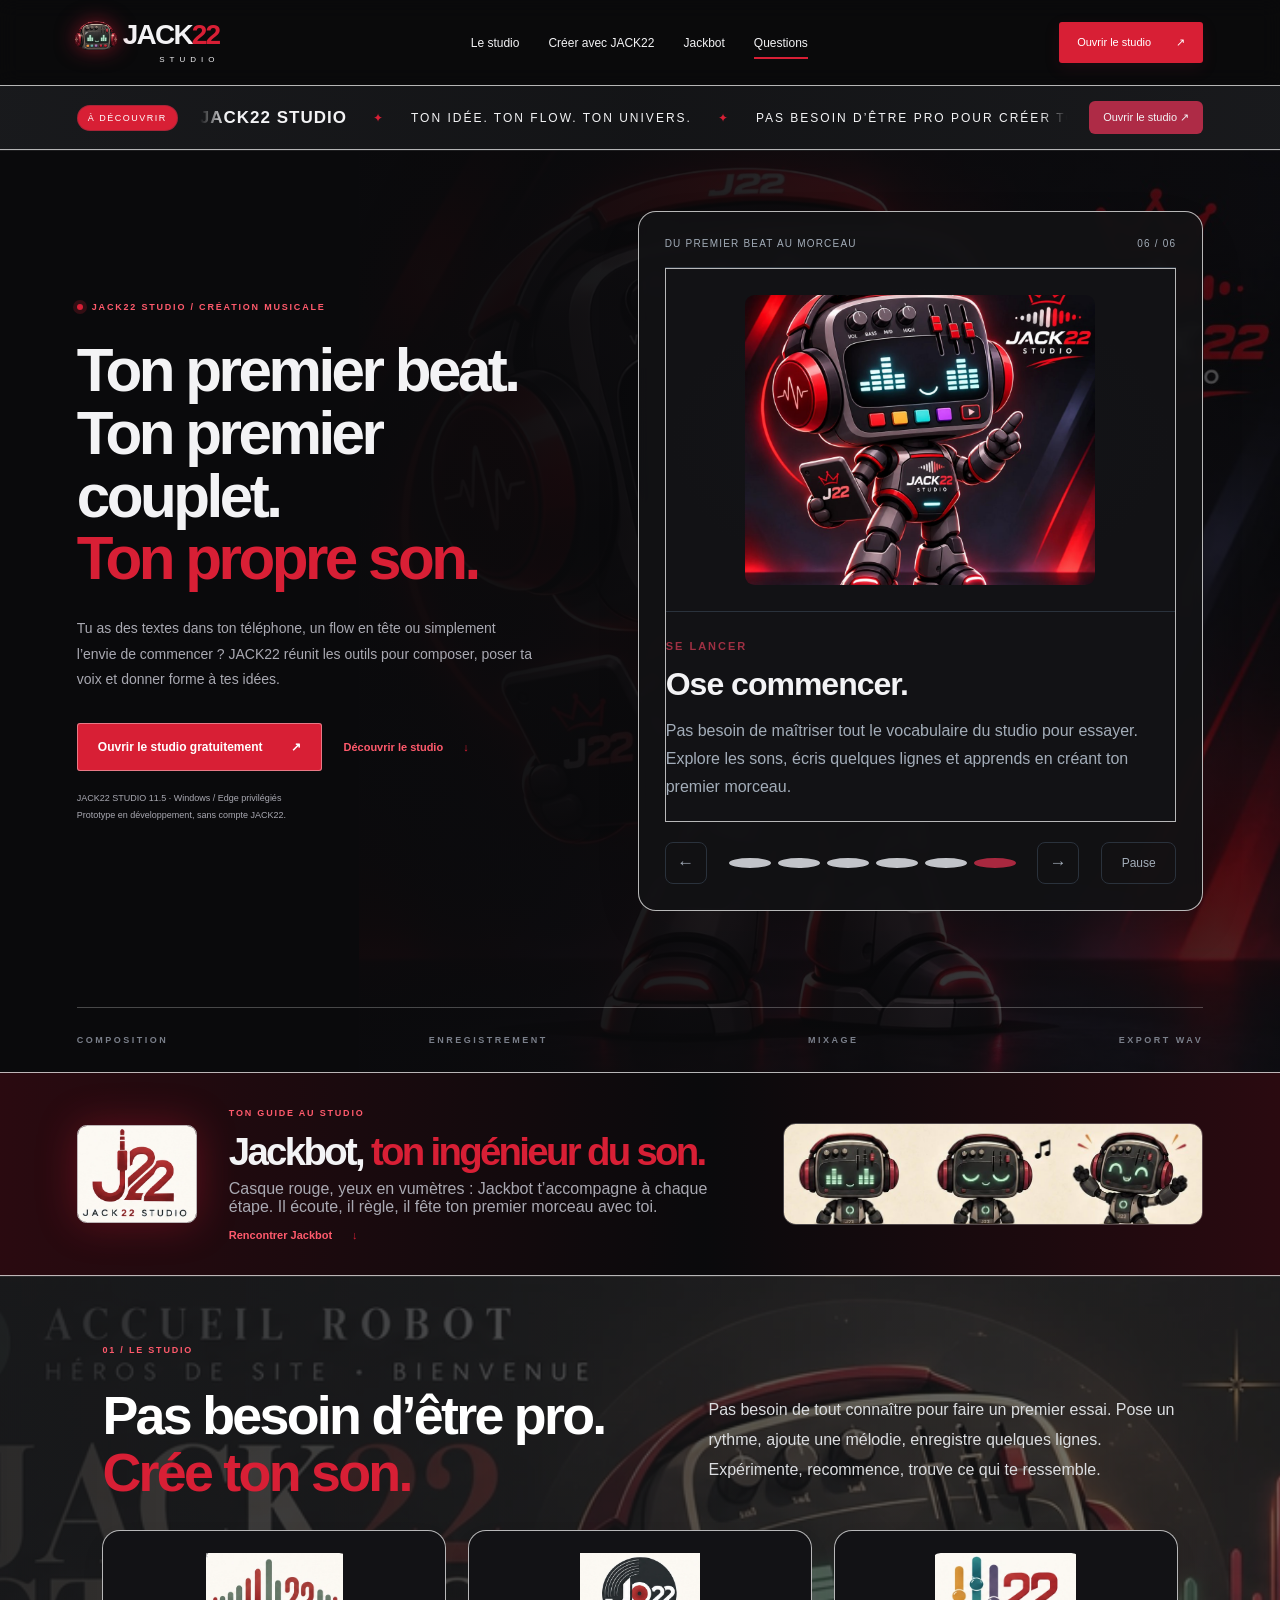
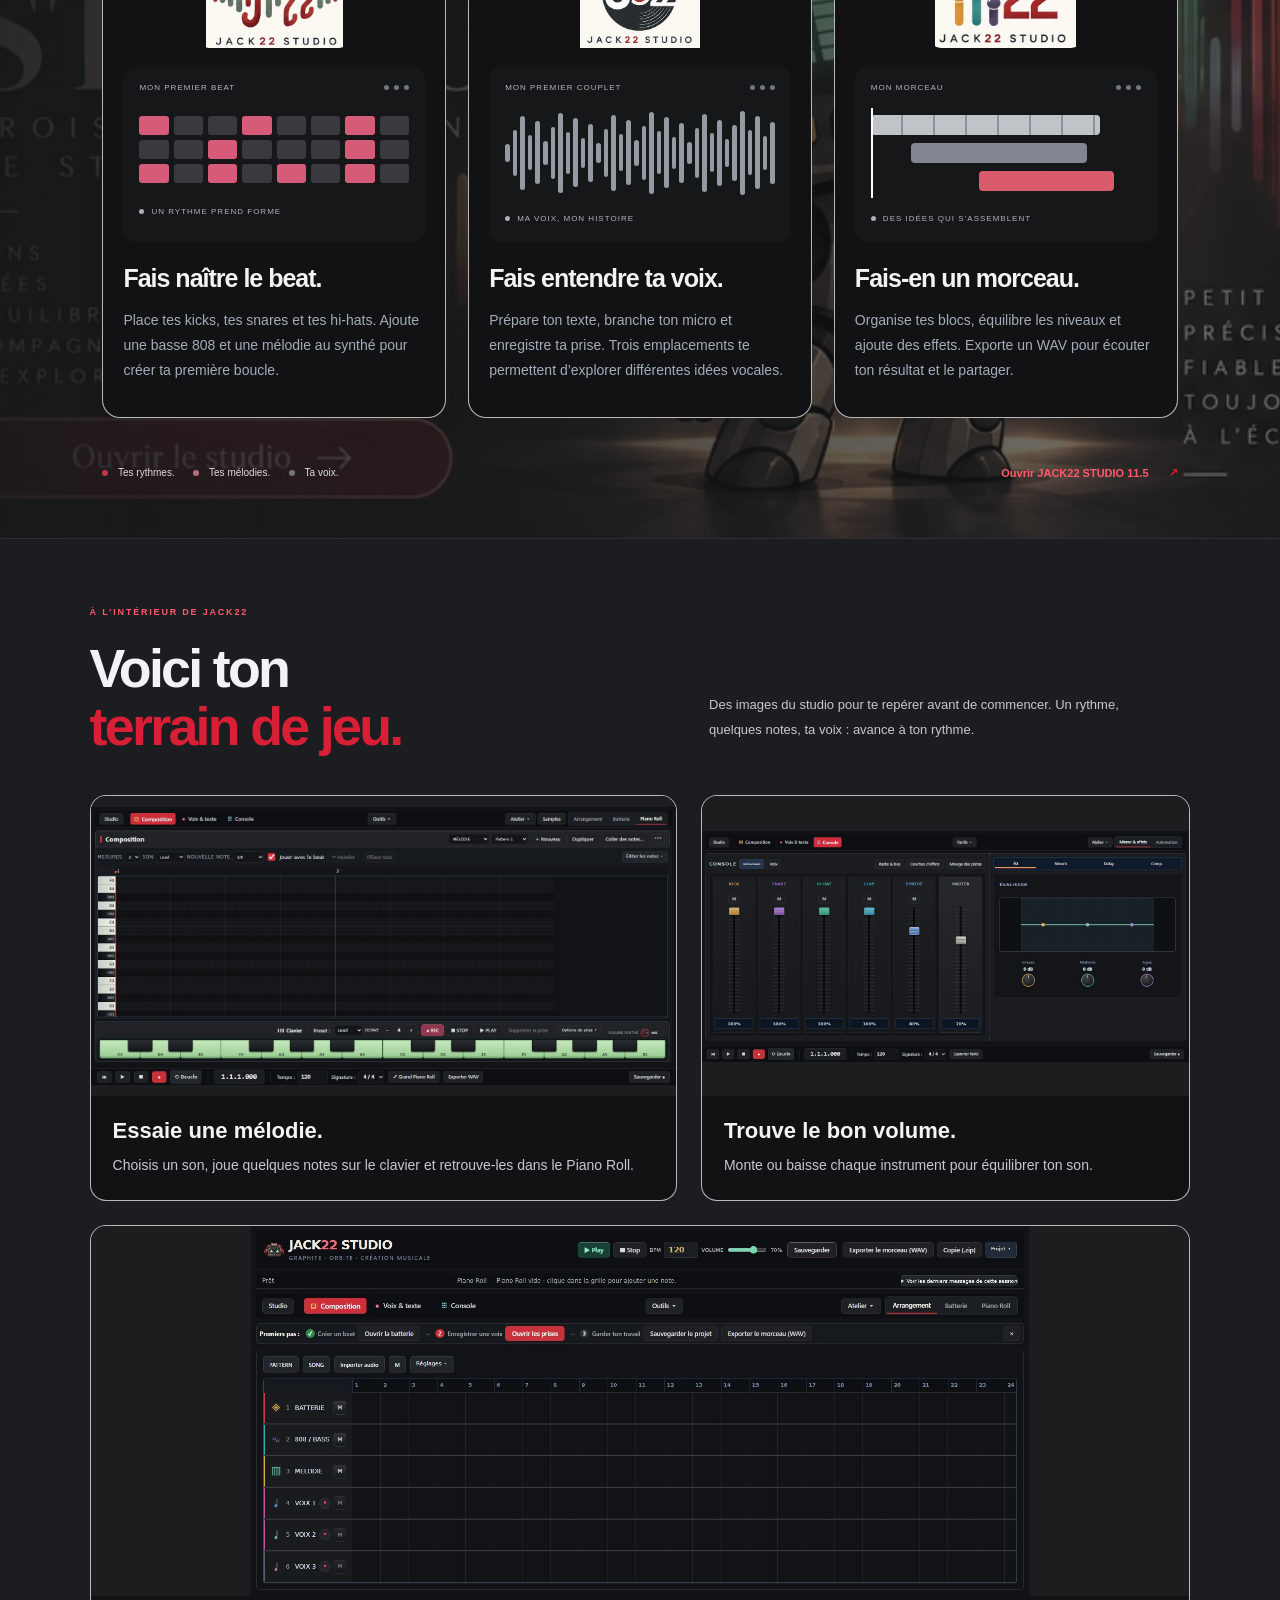
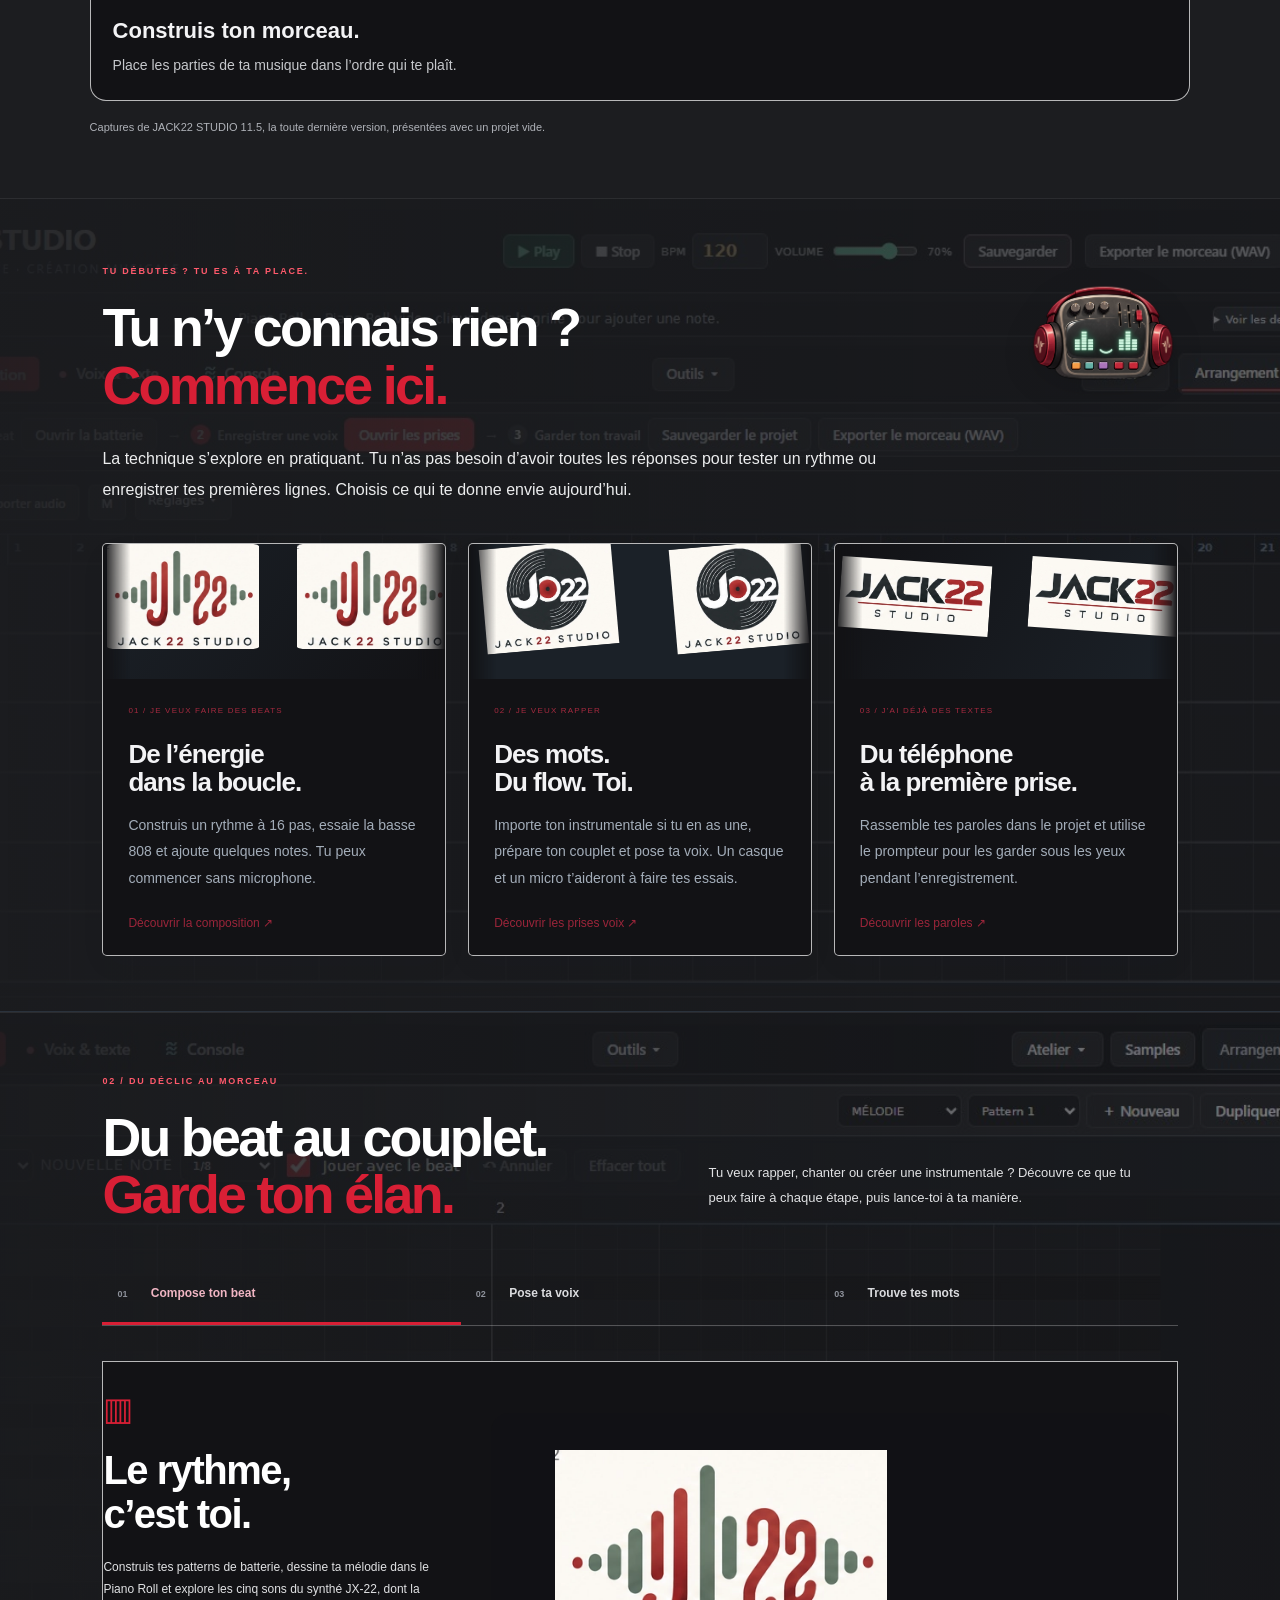
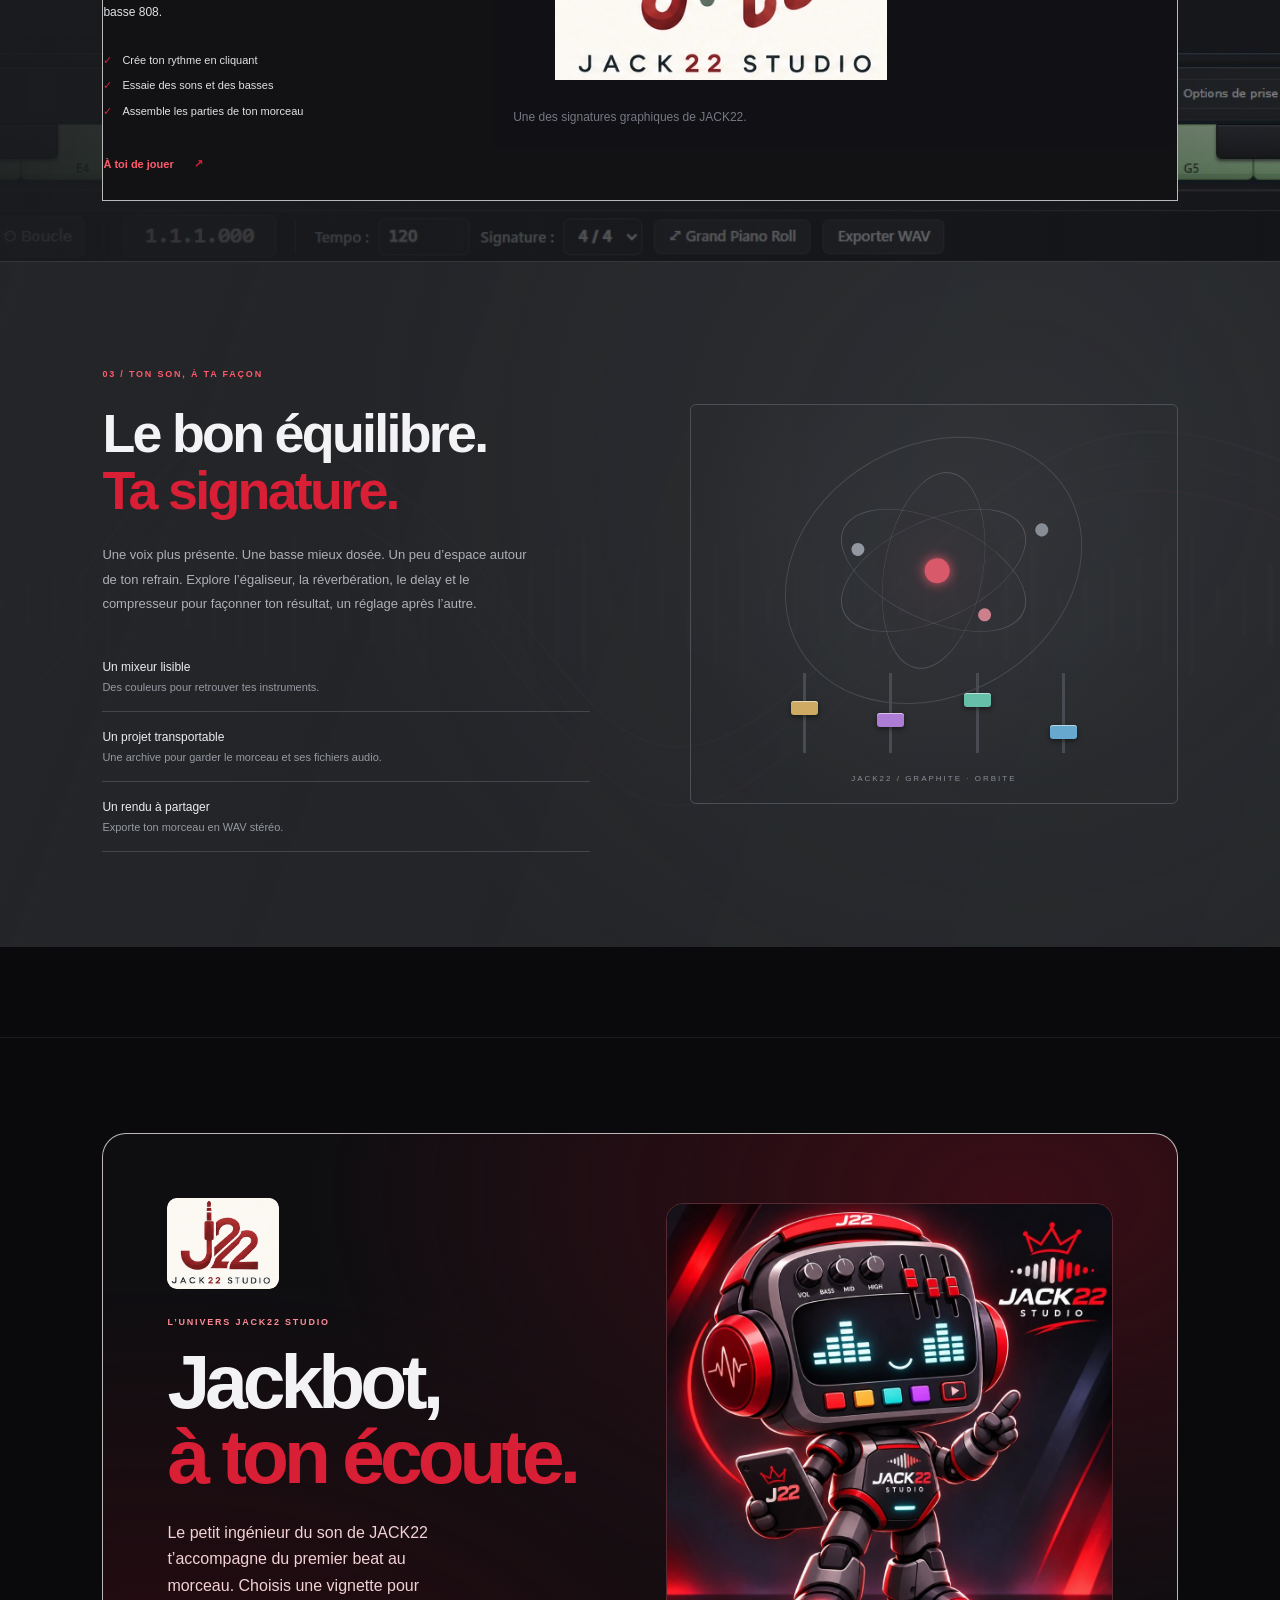
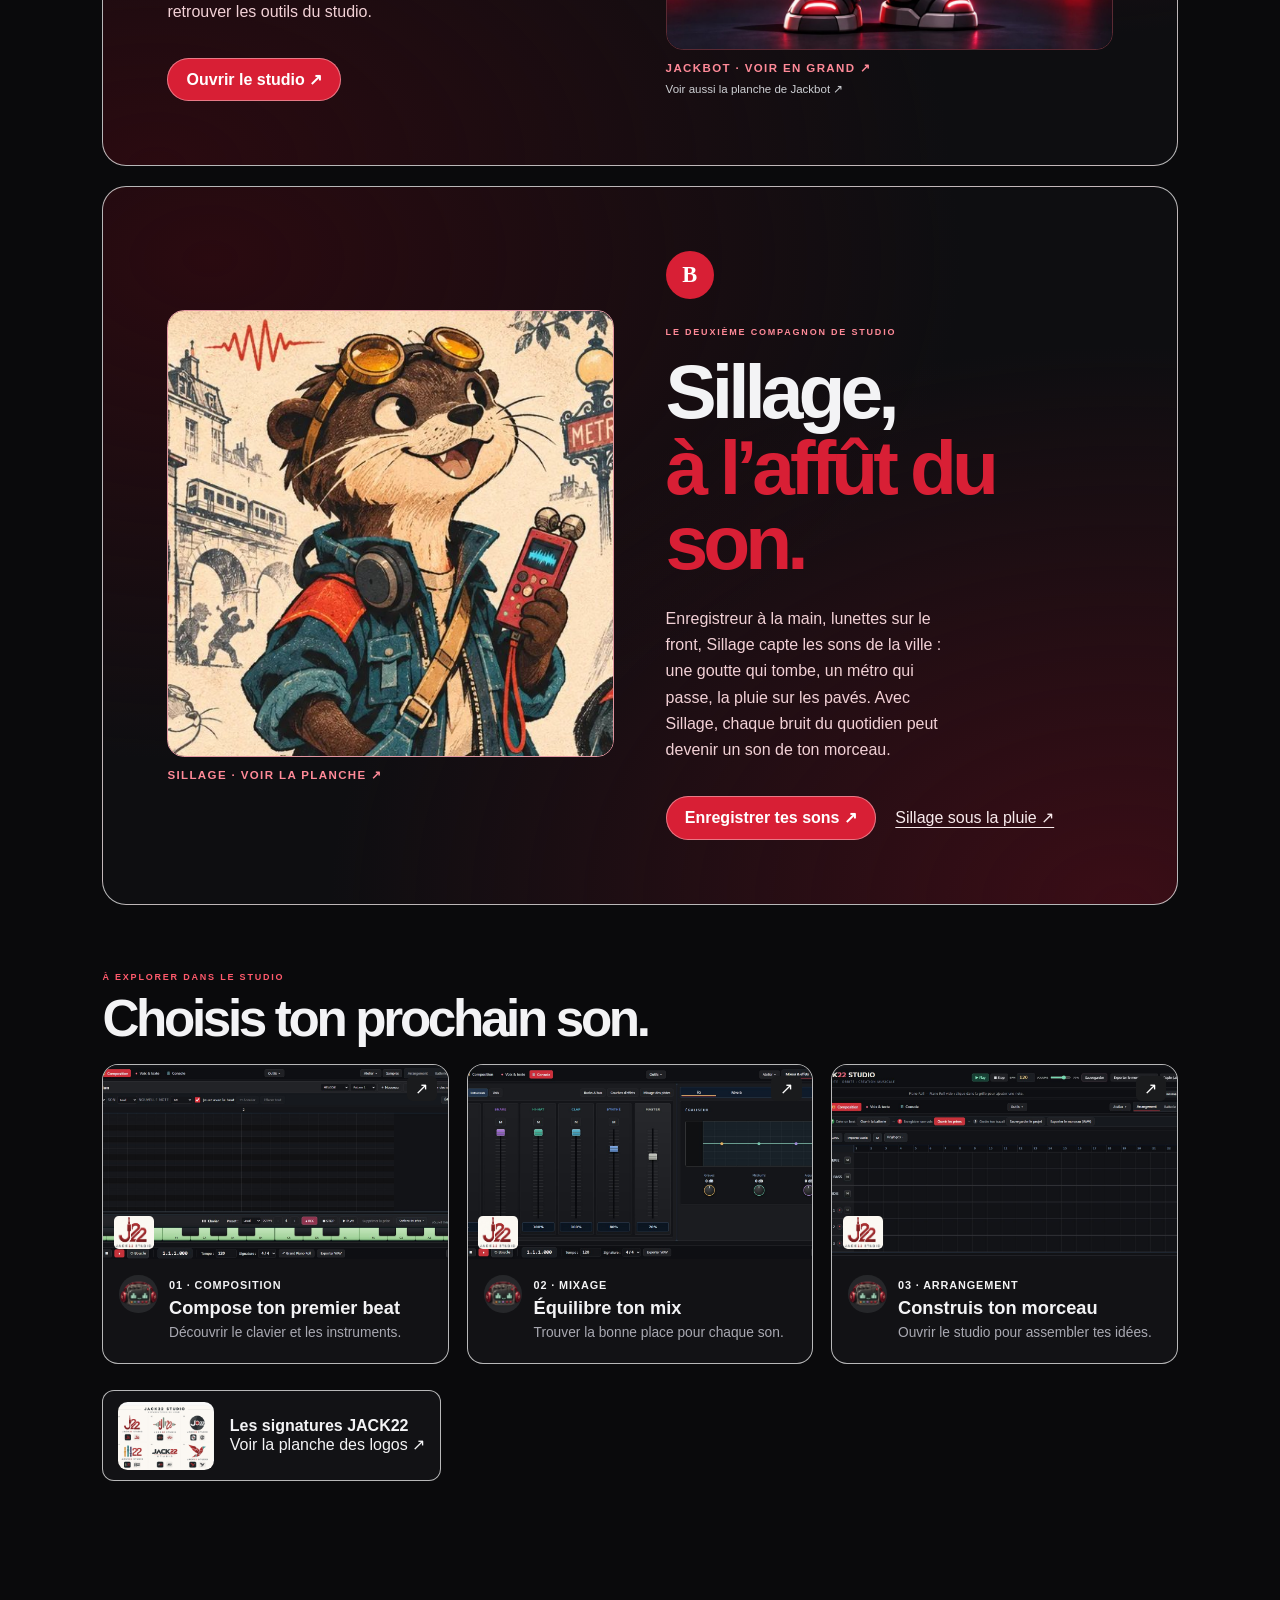
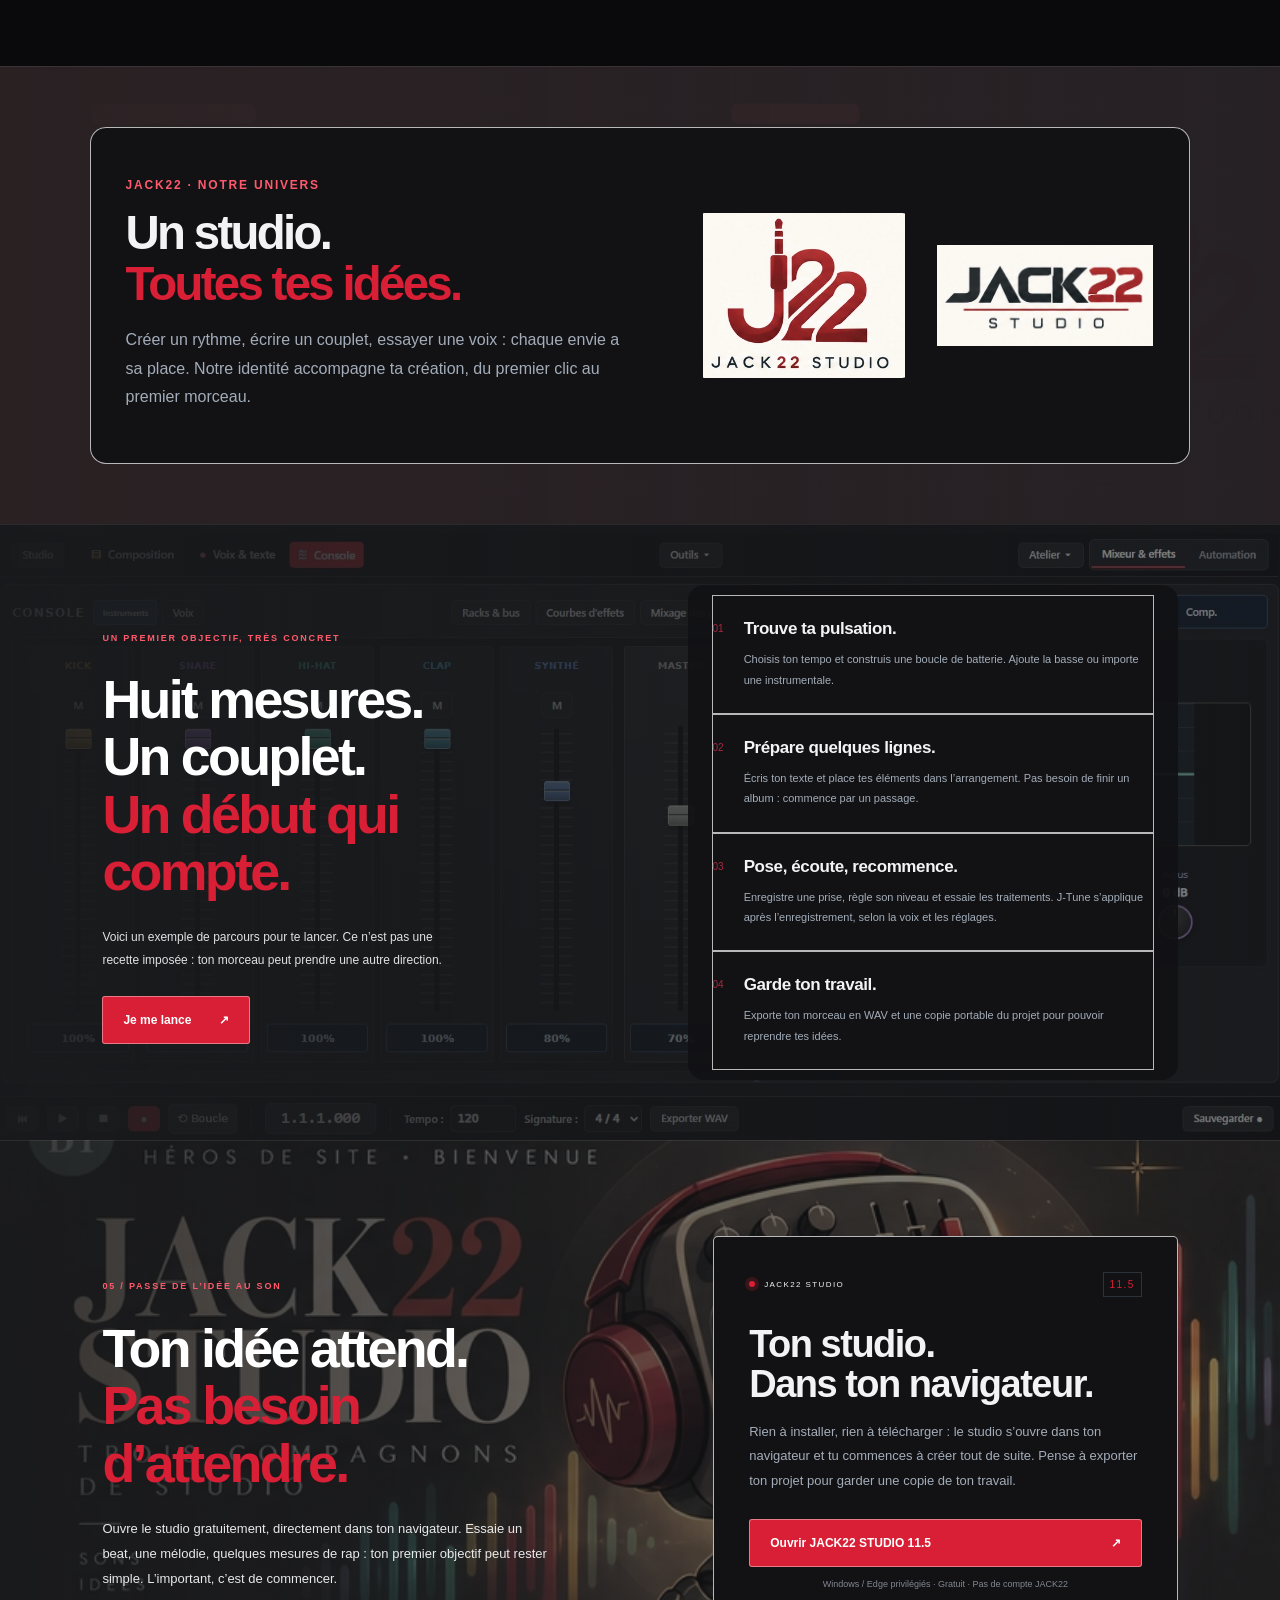
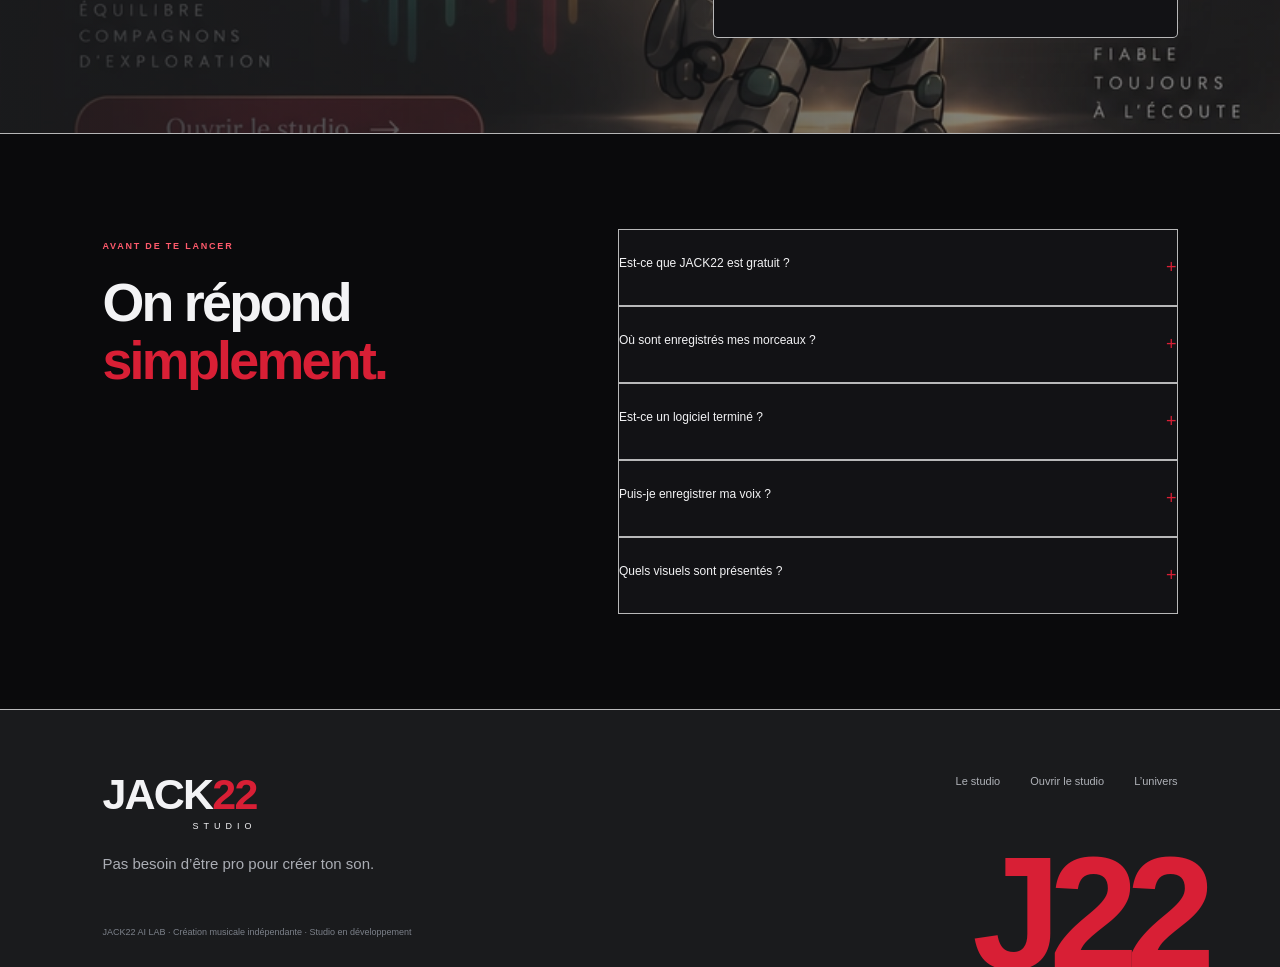
==== commit d2770db6: "Pubs croisées façon Jack Radio sur les 5 sites ; seul NEW DUC renvoie vers Jack World" ====
--- a/index.html
+++ b/index.html
@@ -2,6 +2,7 @@
 <link rel="icon" href="favicon.svg" type="image/svg+xml">
 <link rel="apple-touch-icon" href="apple-touch-icon.png"><link rel="stylesheet" href="professional.css"><link rel="stylesheet" href="slideshow.css?v=7"><link rel="stylesheet" href="marketing.css?v=16"><meta name="robots" content="index,follow"><meta property="og:title" content="JACK22 STUDIO — Crée ton son gratuitement"><meta property="og:description" content="Pas besoin d’être pro pour créer ton son. Compose tes beats, écris tes textes et enregistre ta voix avec JACK22 STUDIO."><meta property="og:type" content="website"><meta property="og:image" content="assets/jackbot-banner.webp"><script type="application/ld+json">{"@context": "https://schema.org", "@type": "WebSite", "name": "JACK22 STUDIO", "alternateName": "Jack22 Studio", "inLanguage": "fr", "description": "Studio de création musicale gratuit pour composer des beats et enregistrer sa voix."}</script><link rel="stylesheet" href="jackbot-world.css?v=1"><link rel="stylesheet" href="jack22-noir-rouge.css"><style id="jw-logo-newduc">.newduc-monogram{flex:0 0 auto;width:65px;min-width:0!important;padding:5px!important;box-sizing:border-box;overflow:hidden}.newduc-monogram img{display:block;width:100%;height:auto}</style>
 <link rel="stylesheet" href="../retro.css">
+<script data-jack-world-nav src="../jack-world-nav.js" defer></script>
 </head><body>
 <a class="skip" href="#contenu">Aller au contenu</a>
 <header class="top"><a href="#" class="wordmark" aria-label="JACK22 Studio, accueil"><img class="nav-jackbot" src="assets/jackbot.webp?v=7" alt="">JACK<span>22</span><small>STUDIO</small></a><nav aria-label="Navigation principale" id="navigation"><a href="#studio">Le studio</a><a href="#creation">Créer avec JACK22</a><a href="#jackbot">Jackbot</a><a href="#questions">Questions</a></nav><a class="nav-cta" href="studio/index.html" target="_blank" rel="noopener">Ouvrir le studio <span>↗</span></a><button class="menu-toggle" aria-label="Ouvrir la navigation" aria-expanded="false" aria-controls="navigation">☰</button></header>
@@ -56,5 +57,6 @@
 <section class="universe section" id="univers"><div class="identity-strip"><div><p class="eyebrow">JACK22 · NOTRE UNIVERS</p><h2>Un studio.<br><em>Toutes tes idées.</em></h2><p>Créer un rythme, écrire un couplet, essayer une voix : chaque envie a sa place. Notre identité accompagne ta création, du premier clic au premier morceau.</p></div><div class="identity-signatures"><img src="assets/logo-1.webp?v=7" alt="Signature JACK22 1" loading="lazy"><img src="assets/logo-5.webp?v=7" alt="Signature JACK22 5" loading="lazy"></div></div></section>
 <section class="first-track section"><div><p class="eyebrow">UN PREMIER OBJECTIF, TRÈS CONCRET</p><h2>Huit mesures.<br>Un couplet.<br><em>Un début qui compte.</em></h2><p>Voici un exemple de parcours pour te lancer. Ce n’est pas une recette imposée : ton morceau peut prendre une autre direction.</p><a class="btn red" href="#telecharger">Je me lance <span>↗</span></a></div><ol><li><span>01</span><div><h3>Trouve ta pulsation.</h3><p>Choisis ton tempo et construis une boucle de batterie. Ajoute la basse ou importe une instrumentale.</p></div></li><li><span>02</span><div><h3>Prépare quelques lignes.</h3><p>Écris ton texte et place tes éléments dans l’arrangement. Pas besoin de finir un album : commence par un passage.</p></div></li><li><span>03</span><div><h3>Pose, écoute, recommence.</h3><p>Enregistre une prise, règle son niveau et essaie les traitements. J-Tune s’applique après l’enregistrement, selon la voix et les réglages.</p></div></li><li><span>04</span><div><h3>Garde ton travail.</h3><p>Exporte ton morceau en WAV et une copie portable du projet pour pouvoir reprendre tes idées.</p></div></li></ol></section><section class="download-section section" id="telecharger"><div><p class="eyebrow">05 / PASSE DE L’IDÉE AU SON</p><h2>Ton idée attend.<br><em>Pas besoin d’attendre.</em></h2><p>Ouvre le studio gratuitement, directement dans ton navigateur. Essaie un beat, une mélodie, quelques mesures de rap : ton premier objectif peut rester simple. L’important, c’est de commencer.</p></div><div class="download-box"><div class="release-label"><span class="live-dot"></span> JACK22 STUDIO <span>11.5</span></div><h3>Ton studio.<br>Dans ton navigateur.</h3><p>Rien à installer, rien à télécharger : le studio s’ouvre dans ton navigateur et tu commences à créer tout de suite. Pense à exporter ton projet pour garder une copie de ton travail.</p><a class="btn red full" href="studio/index.html" target="_blank" rel="noopener">Ouvrir JACK22 STUDIO 11.5 <span>↗</span></a><p class="download-small">Windows / Edge privilégiés · Gratuit · Pas de compte JACK22</p></div></section>
 <section class="faq section" id="questions"><div><p class="eyebrow">AVANT DE TE LANCER</p><h2>On répond<br><em>simplement.</em></h2></div><div class="faq-list"><details><summary>Est-ce que JACK22 est gratuit ? <span>+</span></summary><p>Oui, les versions proposées ici sont gratuites. Le projet explore à terme des packs de sons et de presets payants ; aucune boutique ni offre payante n’est ouverte sur cette page.</p></details><details><summary>Où sont enregistrés mes morceaux ? <span>+</span></summary><p>La sauvegarde du studio utilise le stockage de ton navigateur. Elle peut disparaître si tu effaces ses données. Utilise « Exporter projet » pour conserver une archive sur ton ordinateur, et garde tes fichiers audio d’origine.</p></details><details><summary>Est-ce un logiciel terminé ? <span>+</span></summary><p>JACK22 est un prototype fonctionnel en développement. Certaines fonctions ont été testées automatiquement dans Chromium. Cela ne remplace pas des essais d’écoute, de micro et de stabilité sur ton ordinateur.</p></details><details><summary>Puis-je enregistrer ma voix ? <span>+</span></summary><p>Le studio prévoit trois prises voix, avec autorisation du microphone. Un casque est conseillé pour éviter que le micro réenregistre le beat. La latence dépend de ton matériel ; un outil de mesure est présent dans le studio.</p></details><details><summary>Quels visuels sont présentés ? <span>+</span></summary><p>Nos logos et Jackbot accompagnent la présentation des possibilités de JACK22. Ils font partie de notre identité ; les illustrations de marque ne sont pas des captures du logiciel.</p></details></div></section>
-<aside class="newduc-link" aria-label="Découvrir NEW DUC"><a href="../newduc/" target="_blank" rel="noopener"><span class="newduc-monogram" aria-hidden="true"><img src="../newduc/assets/nd/nd-sillage.png" alt=""></span><span><small>LA MAISON DE NOS PROJETS</small><strong>NEW DUC</strong><span>Découvre les autres univers de notre maison créative.</span></span><b aria-hidden="true">↗</b></a></aside></main><footer><a href="#" class="wordmark">JACK<span>22</span><small>STUDIO</small></a><p>Pas besoin d’être pro pour créer ton son.</p><div><a href="#studio">Le studio</a><a href="#telecharger">Ouvrir le studio</a><a href="#univers">L’univers</a></div><small>JACK22 AI LAB · Création musicale indépendante · Studio en développement</small><span class="footer-mark" aria-hidden="true">J22</span></footer>
-<dialog id="lightbox"><button id="lightbox-close" aria-label="Fermer l’image">Fermer ×</button><img id="lightbox-image" alt=""><p id="lightbox-caption"></p></dialog><a href="#" class="back-top" aria-label="Revenir en haut">↑</a><script src="app.js?v=7"></script><script src="presentation.js"></script><script src="slideshow.js?v=7"></script><script src="marketing.js"></script></body></html>
+</main><footer><a href="#" class="wordmark">JACK<span>22</span><small>STUDIO</small></a><p>Pas besoin d’être pro pour créer ton son.</p><div><a href="#studio">Le studio</a><a href="#telecharger">Ouvrir le studio</a><a href="#univers">L’univers</a></div><small>JACK22 AI LAB · Création musicale indépendante · Studio en développement</small><span class="footer-mark" aria-hidden="true">J22</span></footer>
+<dialog id="lightbox"><button id="lightbox-close" aria-label="Fermer l’image">Fermer ×</button><img id="lightbox-image" alt=""><p id="lightbox-caption"></p></dialog><a href="#" class="back-top" aria-label="Revenir en haut">↑</a><script src="app.js?v=7"></script><script src="presentation.js"></script><script src="slideshow.js?v=7"></script><script src="marketing.js"></script><script data-jack-pub src="../jack-pub.js" defer></script>
+</body></html>
